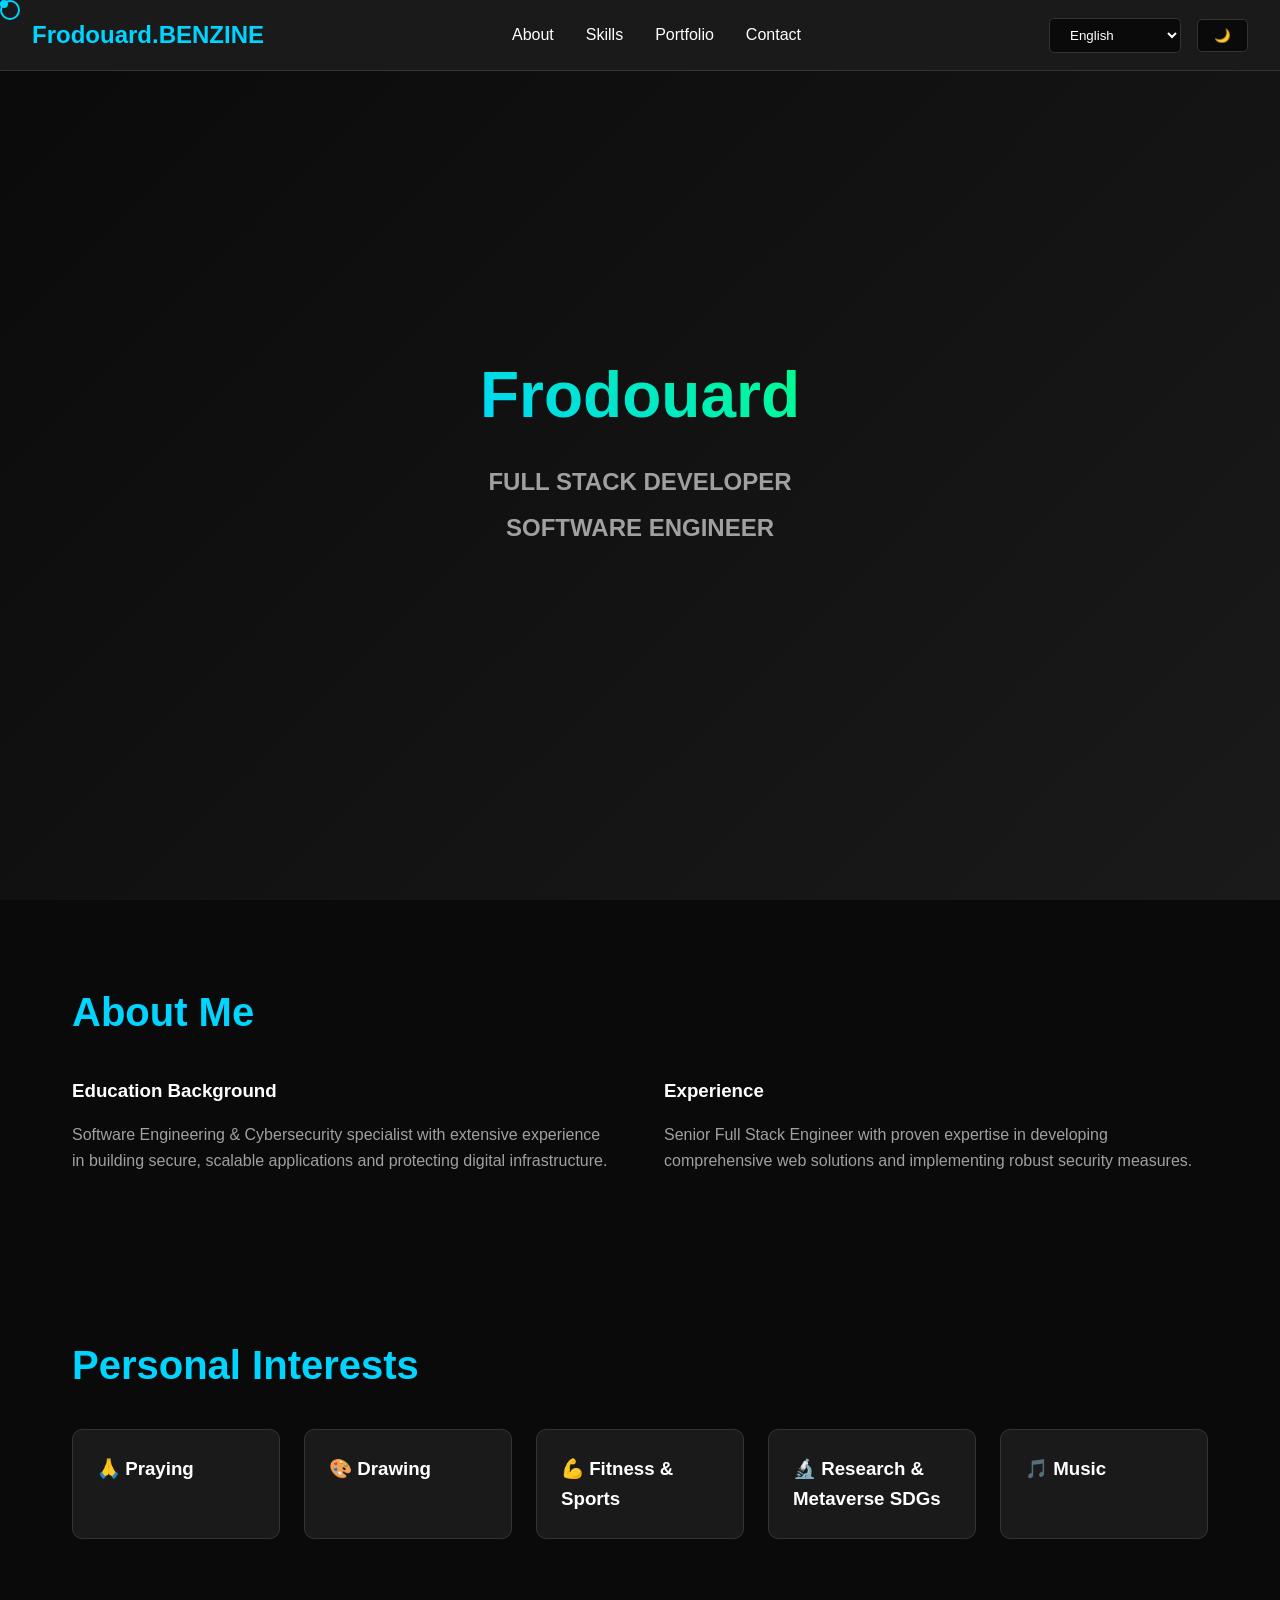
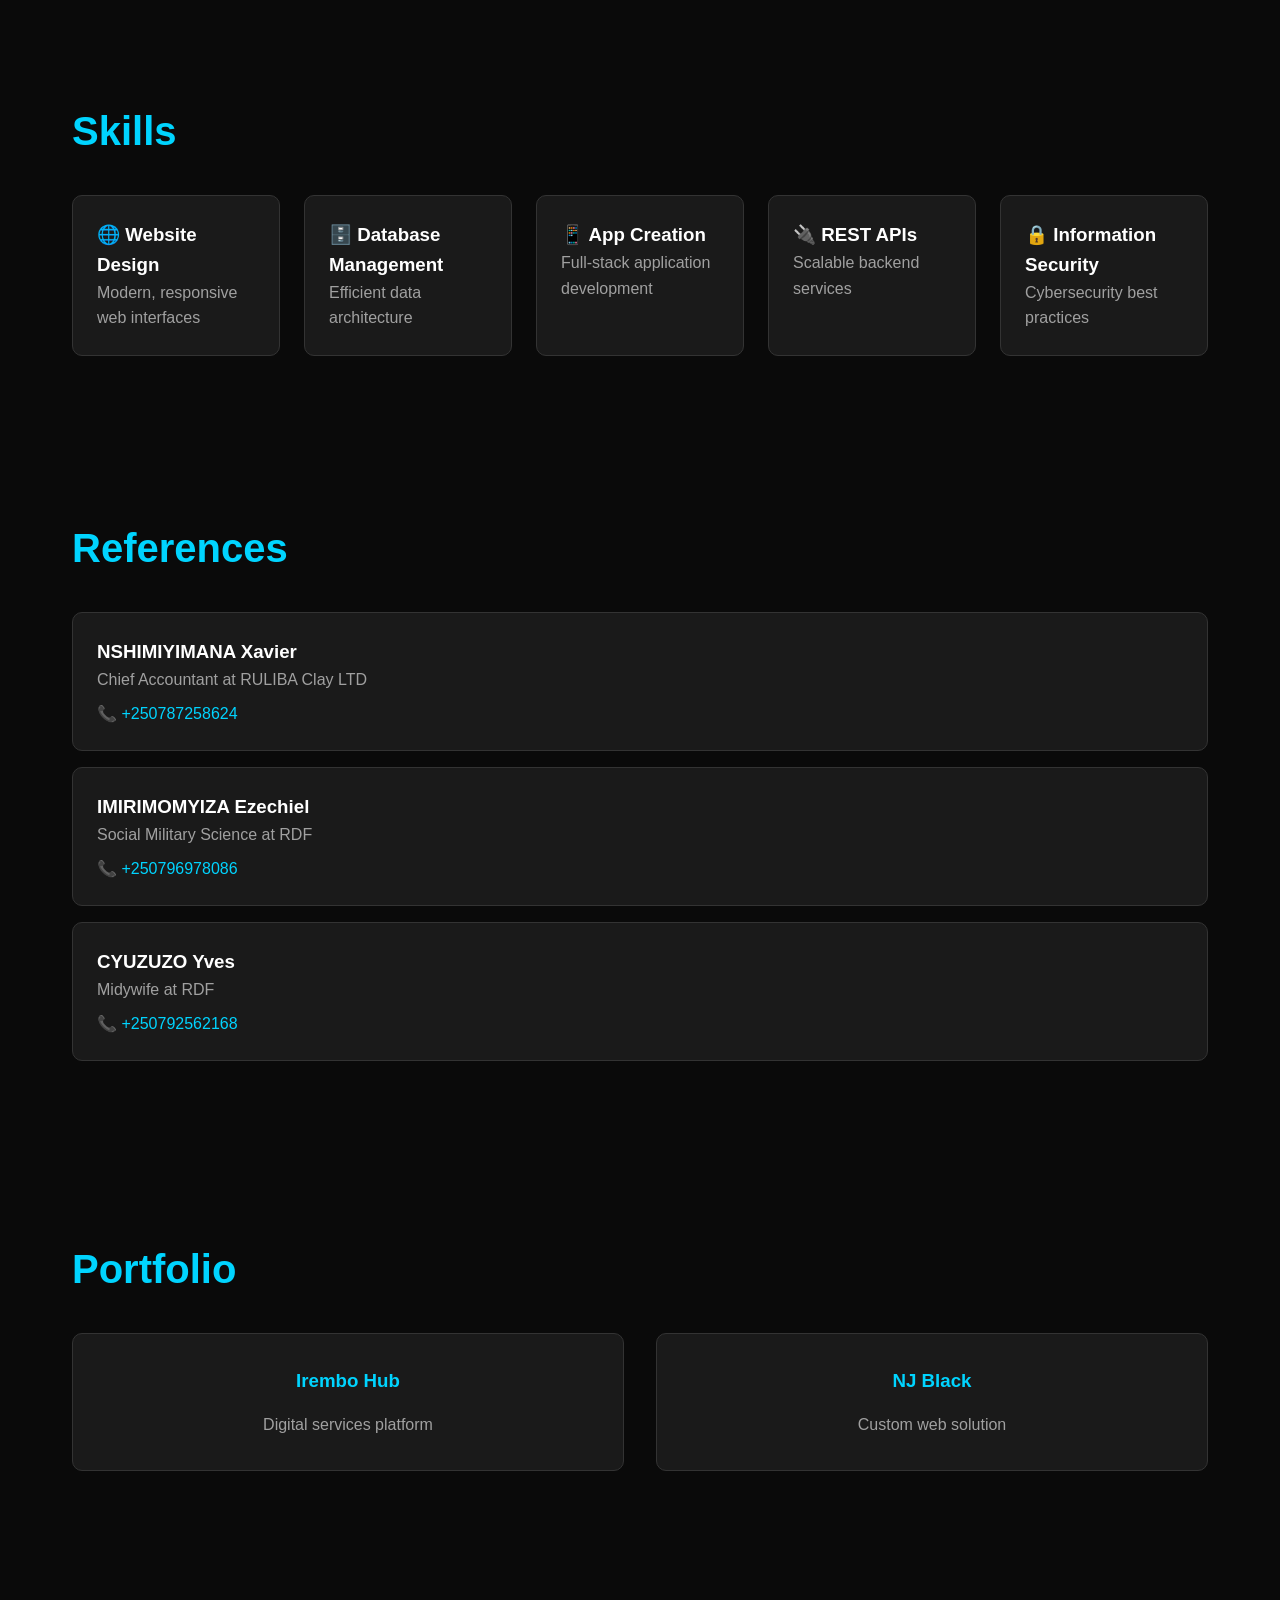
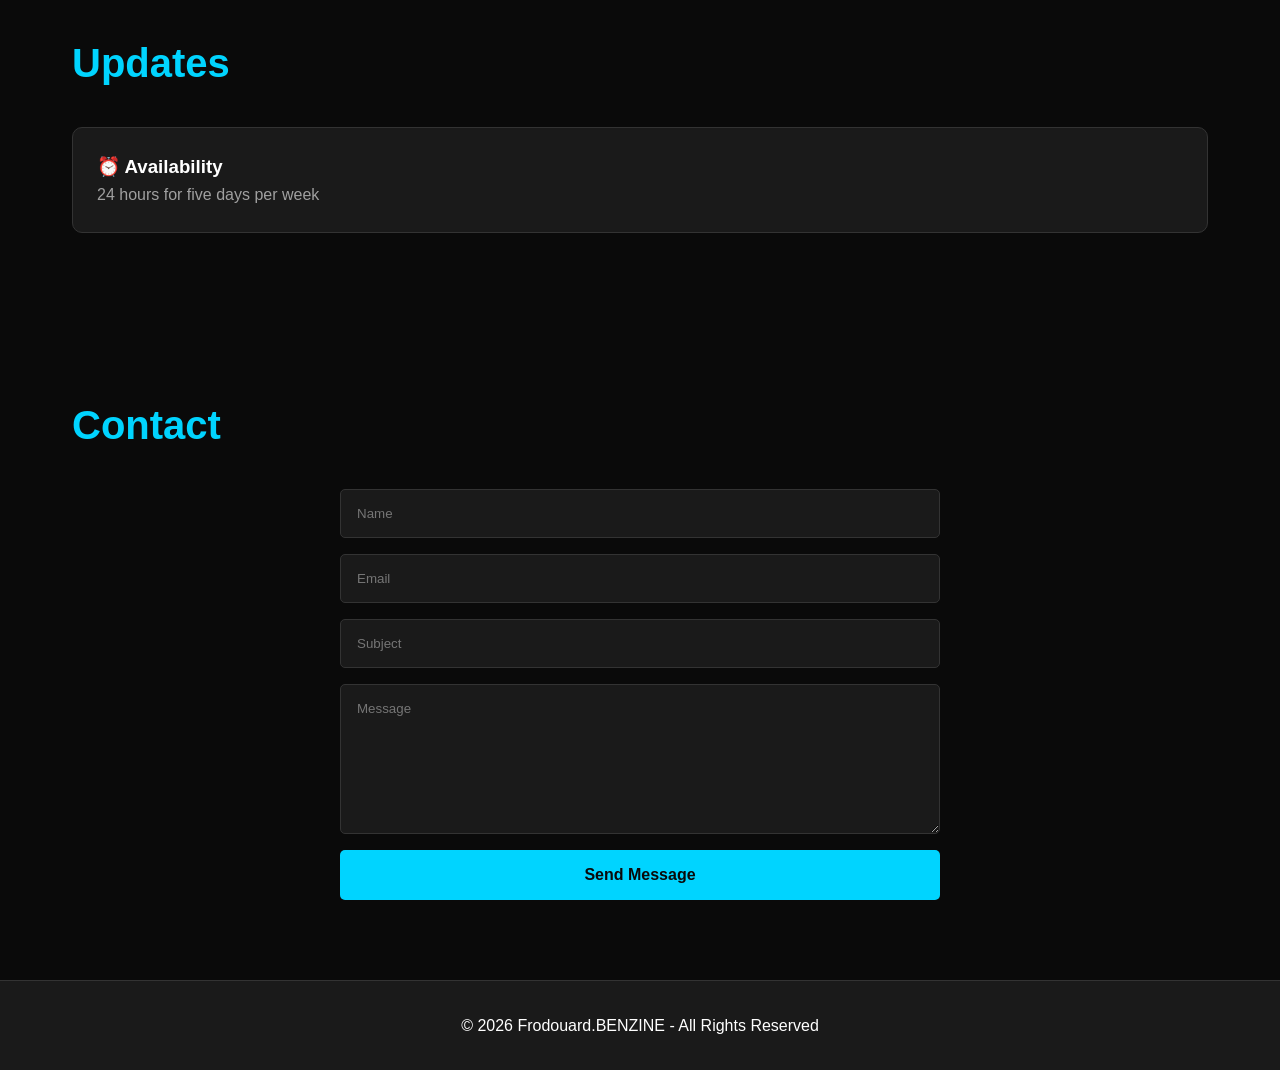
==== index.html @ bb844399 "i have changed the index html" ====
<!DOCTYPE html>
<html lang="en">
<head>
    <meta charset="UTF-8">
    <meta name="viewport" content="width=device-width, initial-scale=1.0">
    <title>Frodouard - Full Stack Developer</title>
    <style>
        * {
            margin: 0;
            padding: 0;
            box-sizing: border-box;
        }

        :root {
            --bg-primary: #0a0a0a;
            --bg-secondary: #1a1a1a;
            --text-primary: #ffffff;
            --text-secondary: #a0a0a0;
            --accent: #00d4ff;
            --accent-glow: rgba(0, 212, 255, 0.3);
            --border: #333;
        }

        [data-theme="light"] {
            --bg-primary: #ffffff;
            --bg-secondary: #f5f5f5;
            --text-primary: #0a0a0a;
            --text-secondary: #666666;
            --accent: #0099cc;
            --accent-glow: rgba(0, 153, 204, 0.2);
            --border: #e0e0e0;
        }

        body {
            font-family: 'Segoe UI', Tahoma, Geneva, Verdana, sans-serif;
            background: var(--bg-primary);
            color: var(--text-primary);
            line-height: 1.6;
            cursor: none;
            transition: background 0.3s ease, color 0.3s ease;
        }

        .cursor {
            width: 20px;
            height: 20px;
            border: 2px solid var(--accent);
            border-radius: 50%;
            position: fixed;
            pointer-events: none;
            z-index: 9999;
            transition: transform 0.15s ease;
        }

        .cursor-follower {
            width: 8px;
            height: 8px;
            background: var(--accent);
            border-radius: 50%;
            position: fixed;
            pointer-events: none;
            z-index: 9999;
            transition: transform 0.3s ease;
        }

        nav {
            position: fixed;
            top: 0;
            width: 100%;
            background: var(--bg-secondary);
            padding: 1rem 2rem;
            display: flex;
            justify-content: space-between;
            align-items: center;
            z-index: 1000;
            border-bottom: 1px solid var(--border);
        }

        .logo {
            font-size: 1.5rem;
            font-weight: bold;
            color: var(--accent);
        }

        .nav-links {
            display: flex;
            gap: 2rem;
            align-items: center;
        }

        .nav-links a {
            color: var(--text-primary);
            text-decoration: none;
            transition: color 0.3s;
        }

        .nav-links a:hover {
            color: var(--accent);
        }

        .controls {
            display: flex;
            gap: 1rem;
            align-items: center;
        }

        select, button {
            background: var(--bg-primary);
            color: var(--text-primary);
            border: 1px solid var(--border);
            padding: 0.5rem 1rem;
            border-radius: 5px;
            cursor: none;
        }

        button:hover {
            background: var(--accent);
            color: var(--bg-primary);
        }

        .hero {
            height: 100vh;
            display: flex;
            flex-direction: column;
            justify-content: center;
            align-items: center;
            text-align: center;
            padding: 2rem;
            background: linear-gradient(135deg, var(--bg-primary) 0%, var(--bg-secondary) 100%);
        }

        .hero h1 {
            font-size: 4rem;
            margin-bottom: 1rem;
            background: linear-gradient(45deg, var(--accent), #00ff88);
            -webkit-background-clip: text;
            -webkit-text-fill-color: transparent;
            background-clip: text;
        }

        .hero h2 {
            font-size: 1.5rem;
            color: var(--text-secondary);
            margin-bottom: 0.5rem;
        }

        section {
            padding: 5rem 2rem;
            max-width: 1200px;
            margin: 0 auto;
        }

        h2 {
            font-size: 2.5rem;
            margin-bottom: 2rem;
            color: var(--accent);
        }

        .about-content {
            display: grid;
            grid-template-columns: 1fr 1fr;
            gap: 3rem;
        }

        .interests, .skills {
            display: grid;
            grid-template-columns: repeat(auto-fit, minmax(200px, 1fr));
            gap: 1.5rem;
        }

        .card {
            background: var(--bg-secondary);
            padding: 1.5rem;
            border-radius: 10px;
            border: 1px solid var(--border);
            transition: transform 0.3s, box-shadow 0.3s;
        }

        .card:hover {
            transform: translateY(-5px);
            box-shadow: 0 10px 30px var(--accent-glow);
        }

        .references .card {
            margin-bottom: 1rem;
        }

        .portfolio-grid {
            display: grid;
            grid-template-columns: repeat(auto-fit, minmax(300px, 1fr));
            gap: 2rem;
        }

        .portfolio-item {
            background: var(--bg-secondary);
            padding: 2rem;
            border-radius: 10px;
            border: 1px solid var(--border);
            text-align: center;
        }

        .portfolio-item h3 {
            color: var(--accent);
            margin-bottom: 1rem;
        }

        form {
            display: grid;
            gap: 1rem;
            max-width: 600px;
            margin: 0 auto;
        }

        input, textarea {
            background: var(--bg-secondary);
            color: var(--text-primary);
            border: 1px solid var(--border);
            padding: 1rem;
            border-radius: 5px;
            font-family: inherit;
        }

        textarea {
            resize: vertical;
            min-height: 150px;
        }

        .submit-btn {
            background: var(--accent);
            color: var(--bg-primary);
            padding: 1rem 2rem;
            border: none;
            border-radius: 5px;
            font-size: 1rem;
            font-weight: bold;
            cursor: none;
            transition: opacity 0.3s;
        }

        .submit-btn:hover {
            opacity: 0.8;
        }

        footer {
            background: var(--bg-secondary);
            padding: 2rem;
            text-align: center;
            border-top: 1px solid var(--border);
        }

        @media (max-width: 768px) {
            .hero h1 {
                font-size: 2.5rem;
            }
            .about-content {
                grid-template-columns: 1fr;
            }
            .nav-links {
                display: none;
            }
        }
    </style>
</head>
<body>
    <div class="cursor"></div>
    <div class="cursor-follower"></div>

    <nav>
        <div class="logo">Frodouard.BENZINE</div>
        <div class="nav-links">
            <a href="#about">About</a>
            <a href="#skills">Skills</a>
            <a href="#portfolio">Portfolio</a>
            <a href="#contact">Contact</a>
        </div>
        <div class="controls">
            <select id="language">
                <option value="en">English</option>
                <option value="fr">Français</option>
                <option value="rw">Kinyarwanda</option>
            </select>
            <button id="themeToggle">🌙</button>
        </div>
    </nav>

    <div class="hero">
        <h1>Frodouard</h1>
        <h2>FULL STACK DEVELOPER</h2>
        <h2>SOFTWARE ENGINEER</h2>
    </div>

    <section id="about">
        <h2>About Me</h2>
        <div class="about-content">
            <div>
                <h3>Education Background</h3>
                <p style="color: var(--text-secondary); margin-top: 1rem;">
                    Software Engineering & Cybersecurity specialist with extensive experience in building secure, scalable applications and protecting digital infrastructure.
                </p>
            </div>
            <div>
                <h3>Experience</h3>
                <p style="color: var(--text-secondary); margin-top: 1rem;">
                    Senior Full Stack Engineer with proven expertise in developing comprehensive web solutions and implementing robust security measures.
                </p>
            </div>
        </div>
    </section>

    <section id="interests">
        <h2>Personal Interests</h2>
        <div class="interests">
            <div class="card">
                <h3>🙏 Praying</h3>
            </div>
            <div class="card">
                <h3>🎨 Drawing</h3>
            </div>
            <div class="card">
                <h3>💪 Fitness & Sports</h3>
            </div>
            <div class="card">
                <h3>🔬 Research & Metaverse SDGs</h3>
            </div>
            <div class="card">
                <h3>🎵 Music</h3>
            </div>
        </div>
    </section>

    <section id="skills">
        <h2>Skills</h2>
        <div class="skills">
            <div class="card">
                <h3>🌐 Website Design</h3>
                <p style="color: var(--text-secondary);">Modern, responsive web interfaces</p>
            </div>
            <div class="card">
                <h3>🗄️ Database Management</h3>
                <p style="color: var(--text-secondary);">Efficient data architecture</p>
            </div>
            <div class="card">
                <h3>📱 App Creation</h3>
                <p style="color: var(--text-secondary);">Full-stack application development</p>
            </div>
            <div class="card">
                <h3>🔌 REST APIs</h3>
                <p style="color: var(--text-secondary);">Scalable backend services</p>
            </div>
            <div class="card">
                <h3>🔒 Information Security</h3>
                <p style="color: var(--text-secondary);">Cybersecurity best practices</p>
            </div>
        </div>
    </section>

    <section id="references">
        <h2>References</h2>
        <div class="references">
            <div class="card">
                <h3>NSHIMIYIMANA Xavier</h3>
                <p style="color: var(--text-secondary);">Chief Accountant at RULIBA Clay LTD</p>
                <p style="color: var(--accent); margin-top: 0.5rem;">📞 +250787258624</p>
            </div>
            <div class="card">
                <h3>IMIRIMOMYIZA Ezechiel</h3>
                <p style="color: var(--text-secondary);">Social Military Science at RDF</p>
                <p style="color: var(--accent); margin-top: 0.5rem;">📞 +250796978086</p>
            </div>
            <div class="card">
                <h3>CYUZUZO Yves</h3>
                <p style="color: var(--text-secondary);">Midywife at RDF</p>
                <p style="color: var(--accent); margin-top: 0.5rem;">📞 +250792562168</p>
            </div>
        </div>
    </section>

    <section id="portfolio">
        <h2>Portfolio</h2>
        <div class="portfolio-grid">
            <div class="portfolio-item">
                <h3>Irembo Hub</h3>
                <p style="color: var(--text-secondary);">Digital services platform</p>
            </div>
            <div class="portfolio-item">
                <h3>NJ Black</h3>
                <p style="color: var(--text-secondary);">Custom web solution</p>
            </div>
        </div>
    </section>

    <section id="updates">
        <h2>Updates</h2>
        <div class="card">
            <h3>⏰ Availability</h3>
            <p style="color: var(--text-secondary);">24 hours for five days per week</p>
        </div>
    </section>

    <section id="contact">
        <h2>Contact</h2>
        <form id="contactForm">
            <input type="text" placeholder="Name" required>
            <input type="email" placeholder="Email" required>
            <input type="text" placeholder="Subject" required>
            <textarea placeholder="Message" required></textarea>
            <button type="submit" class="submit-btn">Send Message</button>
        </form>
    </section>

    <footer>
        <p>&copy; 2026 Frodouard.BENZINE - All Rights Reserved</p>
    </footer>

    <script>
        // Magic Cursor
        const cursor = document.querySelector('.cursor');
        const follower = document.querySelector('.cursor-follower');

        document.addEventListener('mousemove', (e) => {
            cursor.style.left = e.clientX + 'px';
            cursor.style.top = e.clientY + 'px';
            
            setTimeout(() => {
                follower.style.left = e.clientX + 'px';
                follower.style.top = e.clientY + 'px';
            }, 100);
        });

        // Theme Toggle
        const themeToggle = document.getElementById('themeToggle');
        themeToggle.addEventListener('click', () => {
            const currentTheme = document.documentElement.getAttribute('data-theme');
            const newTheme = currentTheme === 'light' ? 'dark' : 'light';
            document.documentElement.setAttribute('data-theme', newTheme === 'dark' ? null : 'light');
            themeToggle.textContent = newTheme === 'light' ? '🌙' : '☀️';
        });

        // Form Submission
        document.getElementById('contactForm').addEventListener('submit', (e) => {
            e.preventDefault();
            alert('Message sent! Thank you for contacting me.');
            e.target.reset();
        });

        // Smooth Scrolling
        document.querySelectorAll('a[href^="#"]').forEach(anchor => {
            anchor.addEventListener('click', function (e) {
                e.preventDefault();
                document.querySelector(this.getAttribute('href')).scrollIntoView({
                    behavior: 'smooth'
                });
            });
        });
    </script>
</body>
</html>
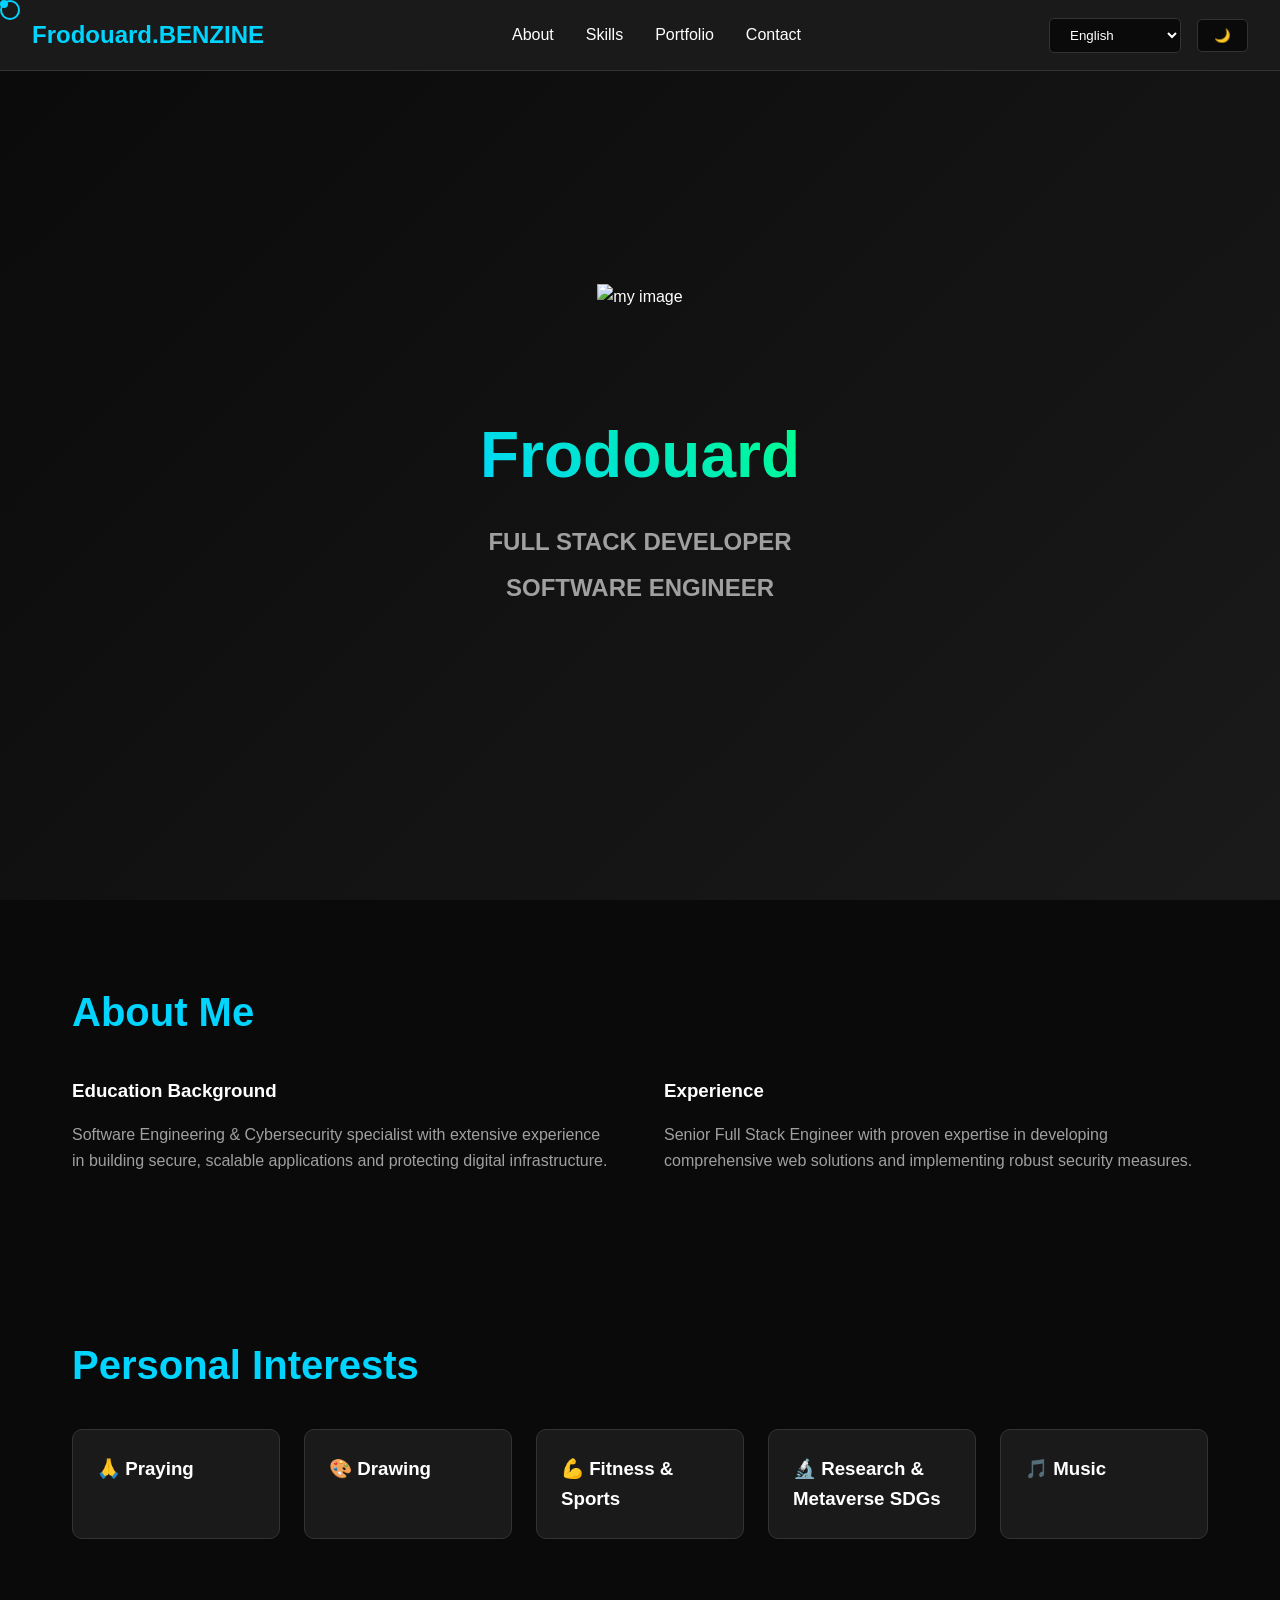
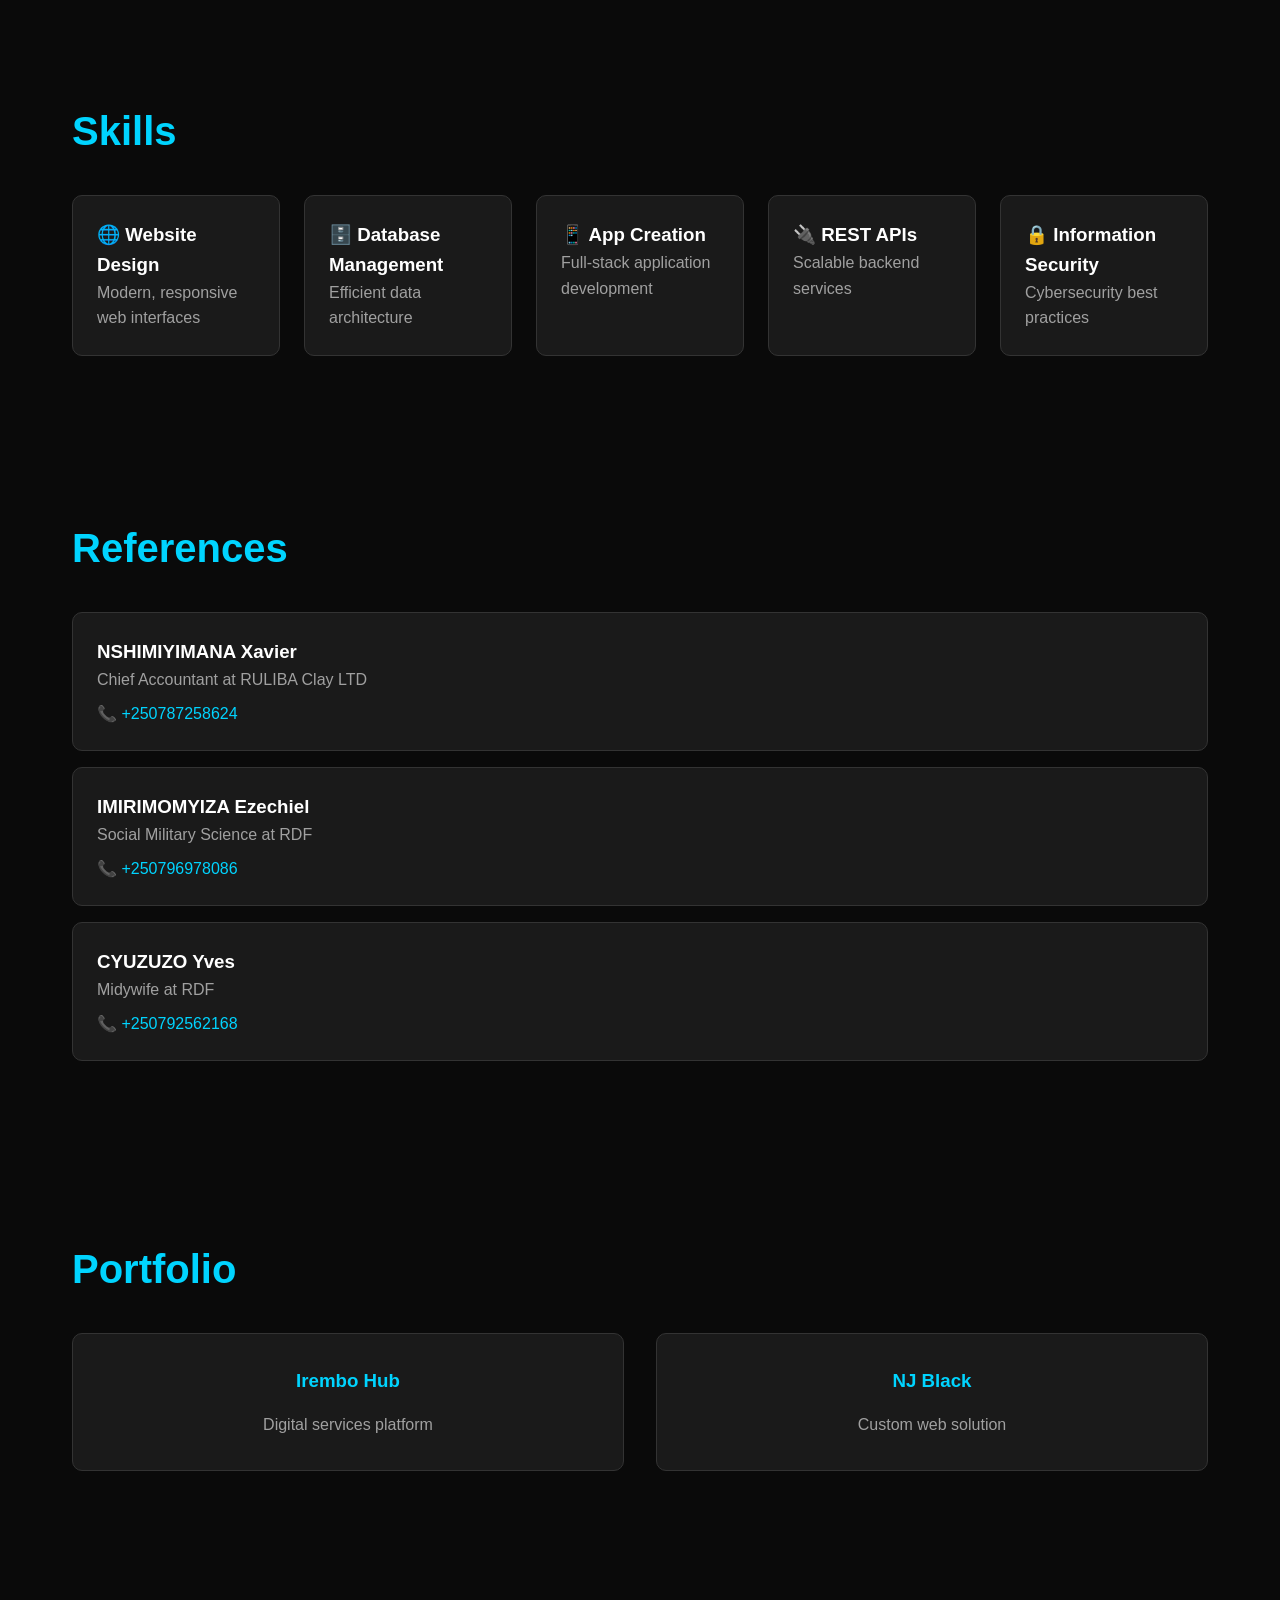
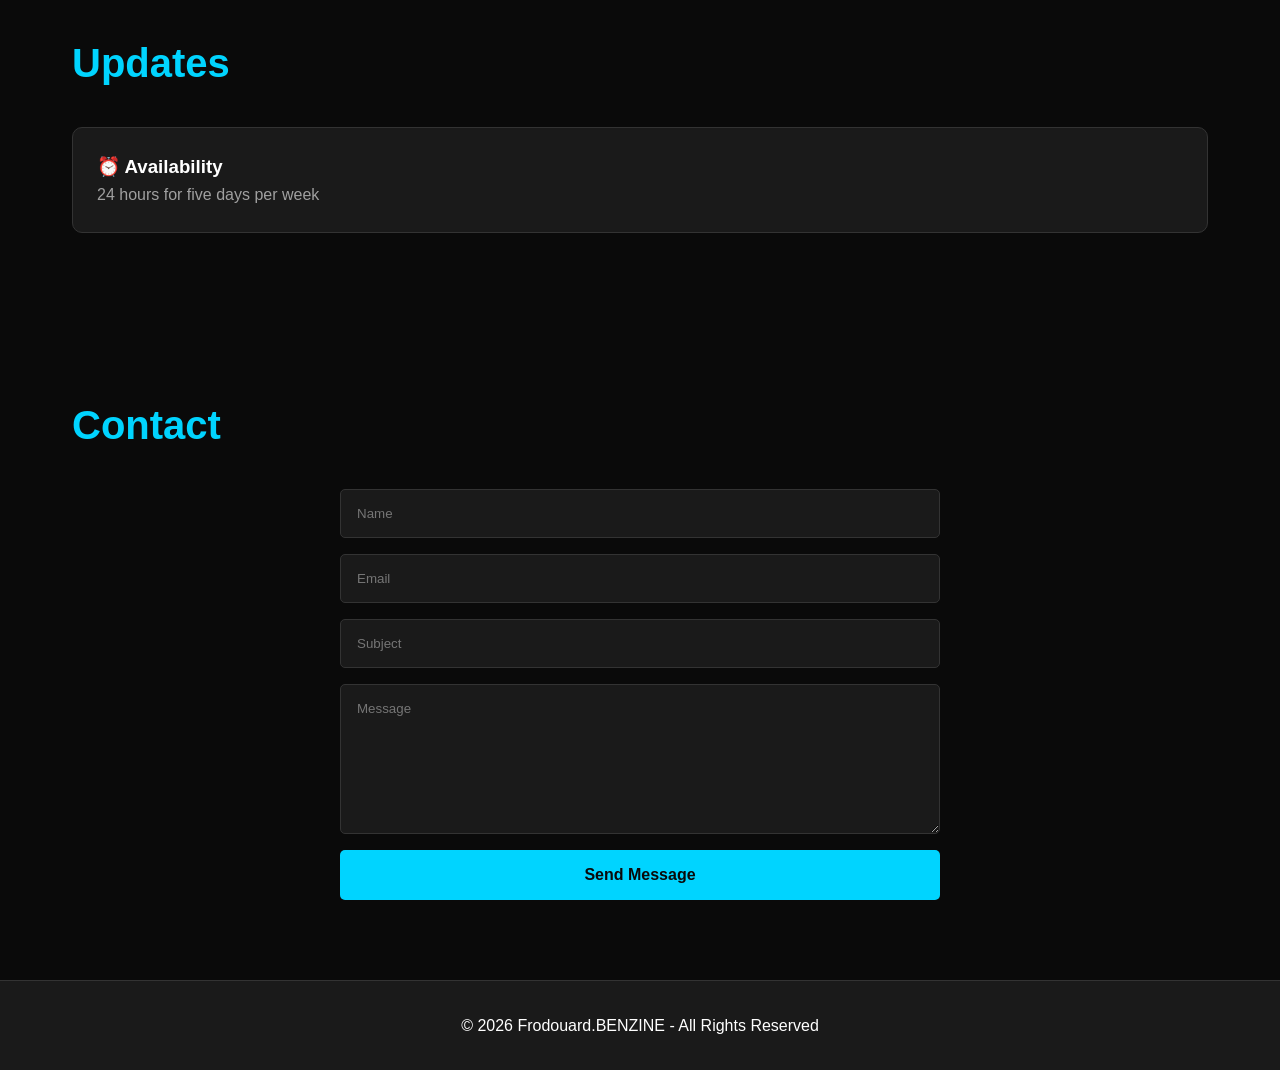
==== commit dc81fcf6: "Add image to hero section in index.html" ====
--- a/index.html
+++ b/index.html
@@ -283,6 +283,7 @@
     </nav>
 
     <div class="hero">
+        <img src="C:\Users\XAVIER\Pictures\hageni.jpeg" alt="my image" height="120" weight="120">
         <h1>Frodouard</h1>
         <h2>FULL STACK DEVELOPER</h2>
         <h2>SOFTWARE ENGINEER</h2>
@@ -453,4 +454,4 @@
         });
     </script>
 </body>
-</html>+</html>
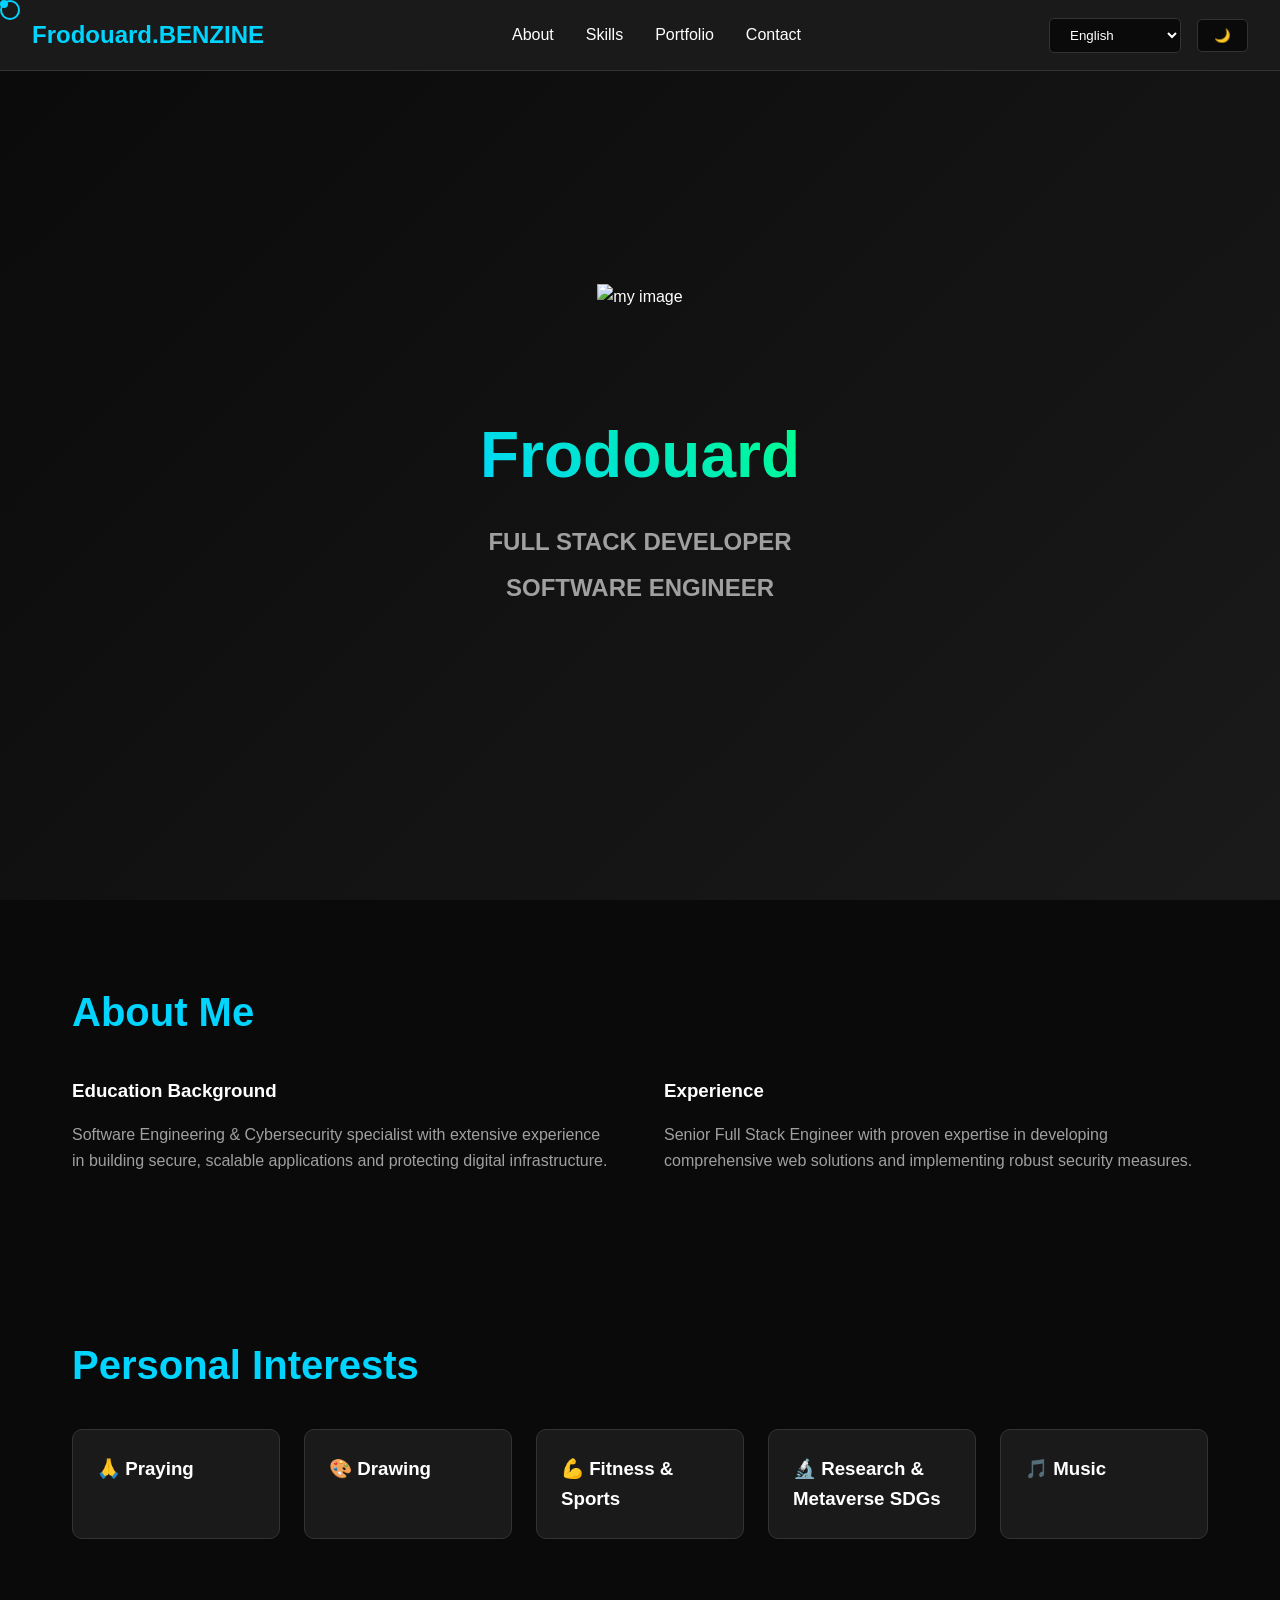
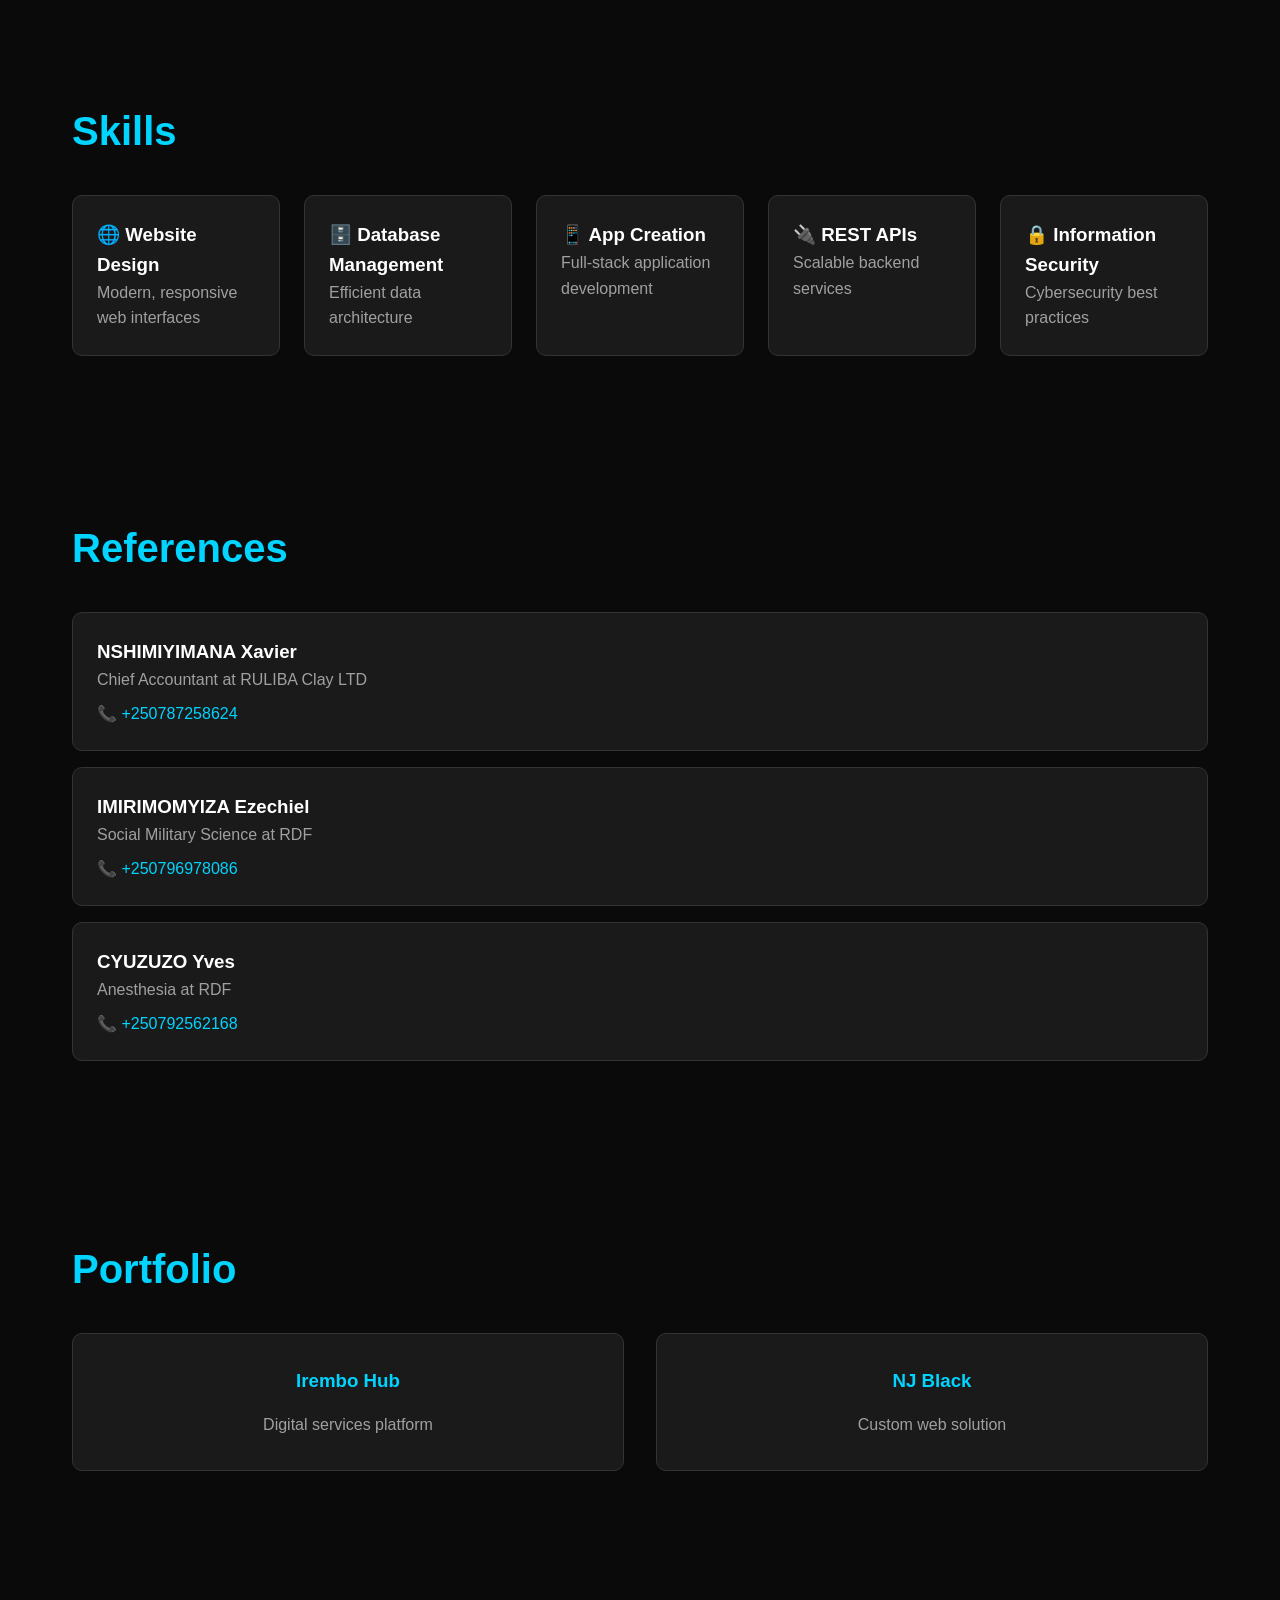
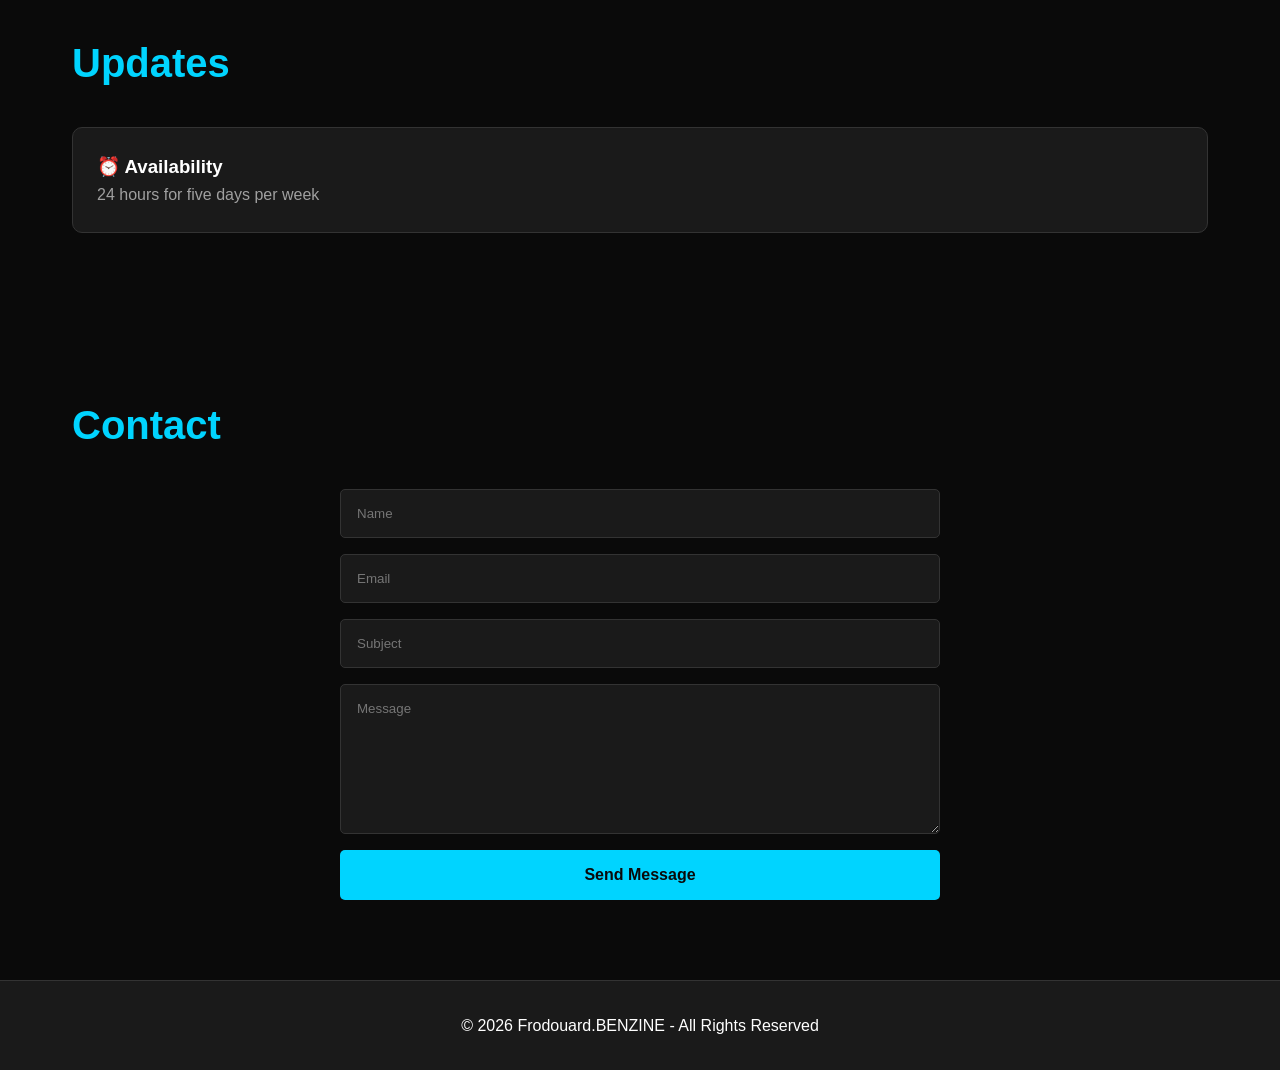
==== commit 49e638fe: "Update job title for CYUZUZO Yves" ====
--- a/index.html
+++ b/index.html
@@ -283,7 +283,7 @@
     </nav>
 
     <div class="hero">
-        <img src="C:\Users\XAVIER\Pictures\hageni.jpeg" alt="my image" height="120" weight="120">
+        <img src="C:\Users\XAVIER\Pictures\hageni.jpeg" alt="my image" height="120" weight="100">
         <h1>Frodouard</h1>
         <h2>FULL STACK DEVELOPER</h2>
         <h2>SOFTWARE ENGINEER</h2>
@@ -369,7 +369,7 @@
             </div>
             <div class="card">
                 <h3>CYUZUZO Yves</h3>
-                <p style="color: var(--text-secondary);">Midywife at RDF</p>
+                <p style="color: var(--text-secondary);">Anesthesia at RDF</p>
                 <p style="color: var(--accent); margin-top: 0.5rem;">📞 +250792562168</p>
             </div>
         </div>
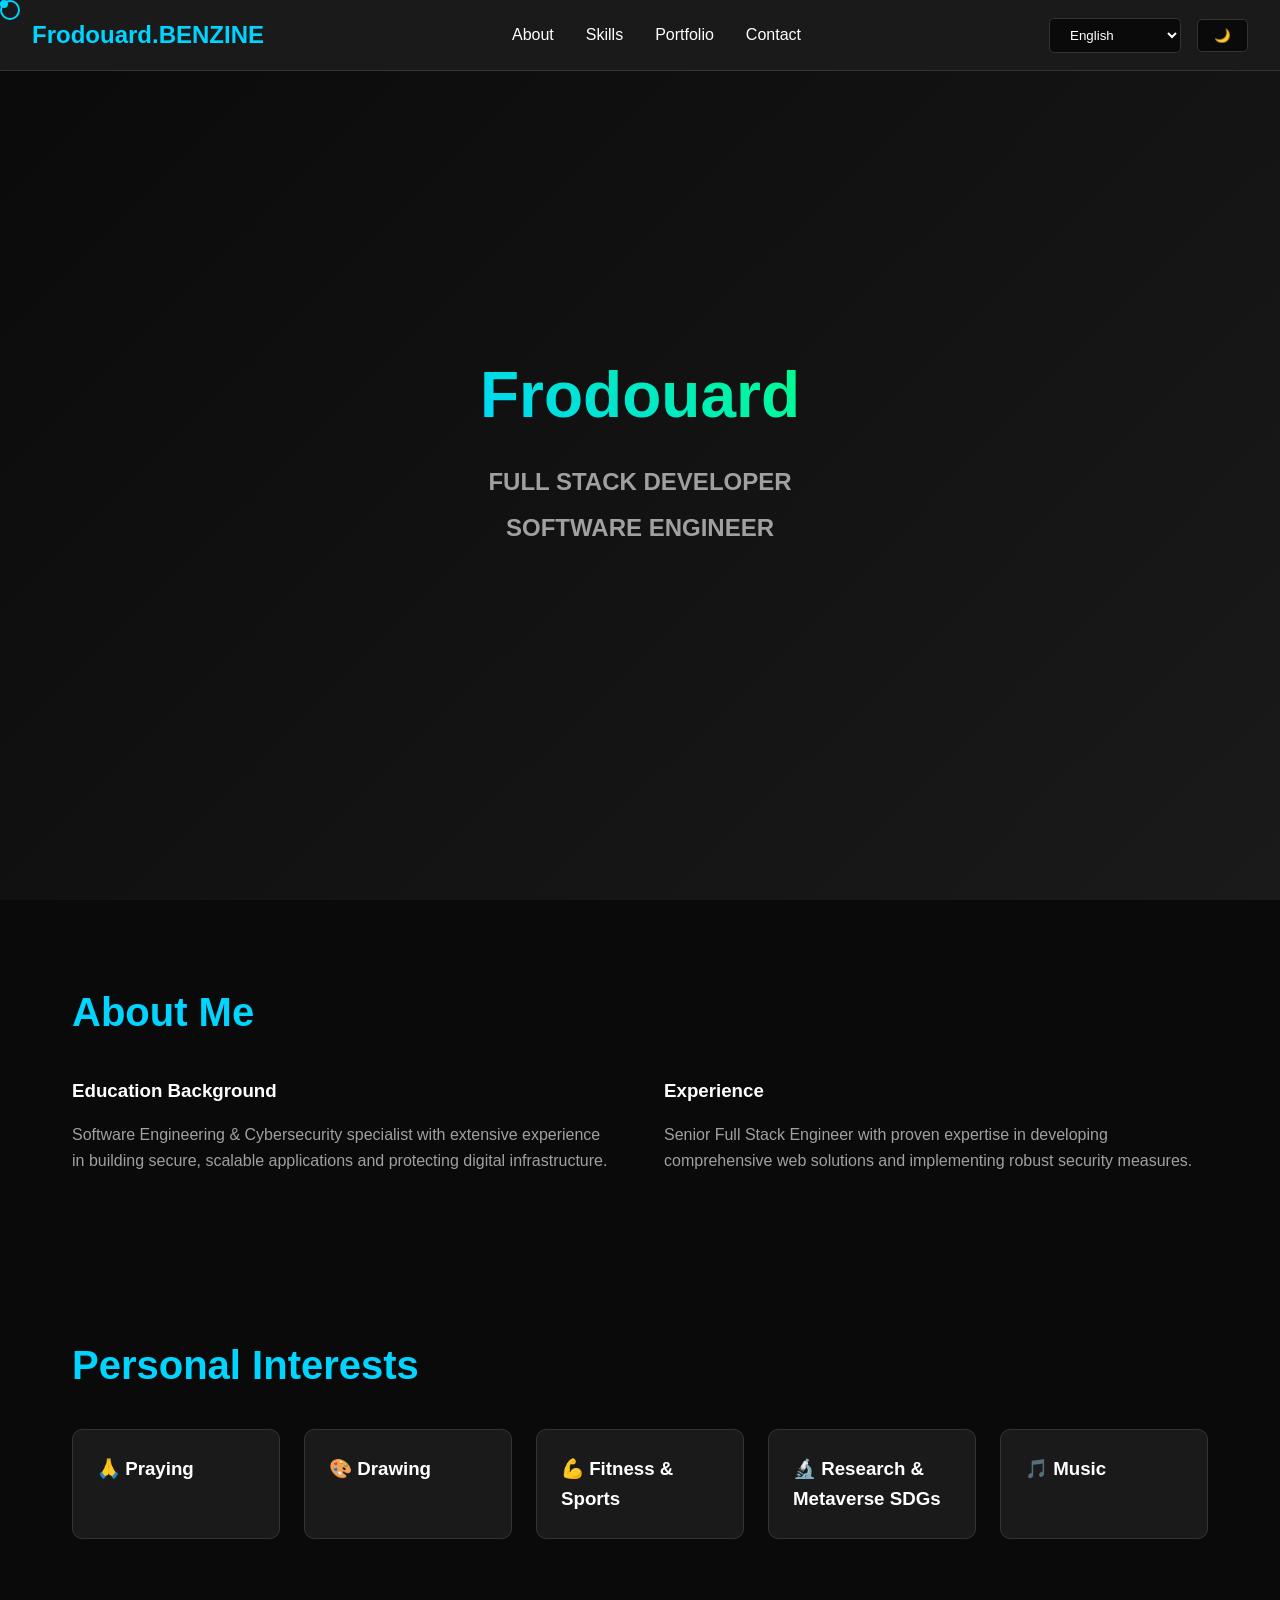
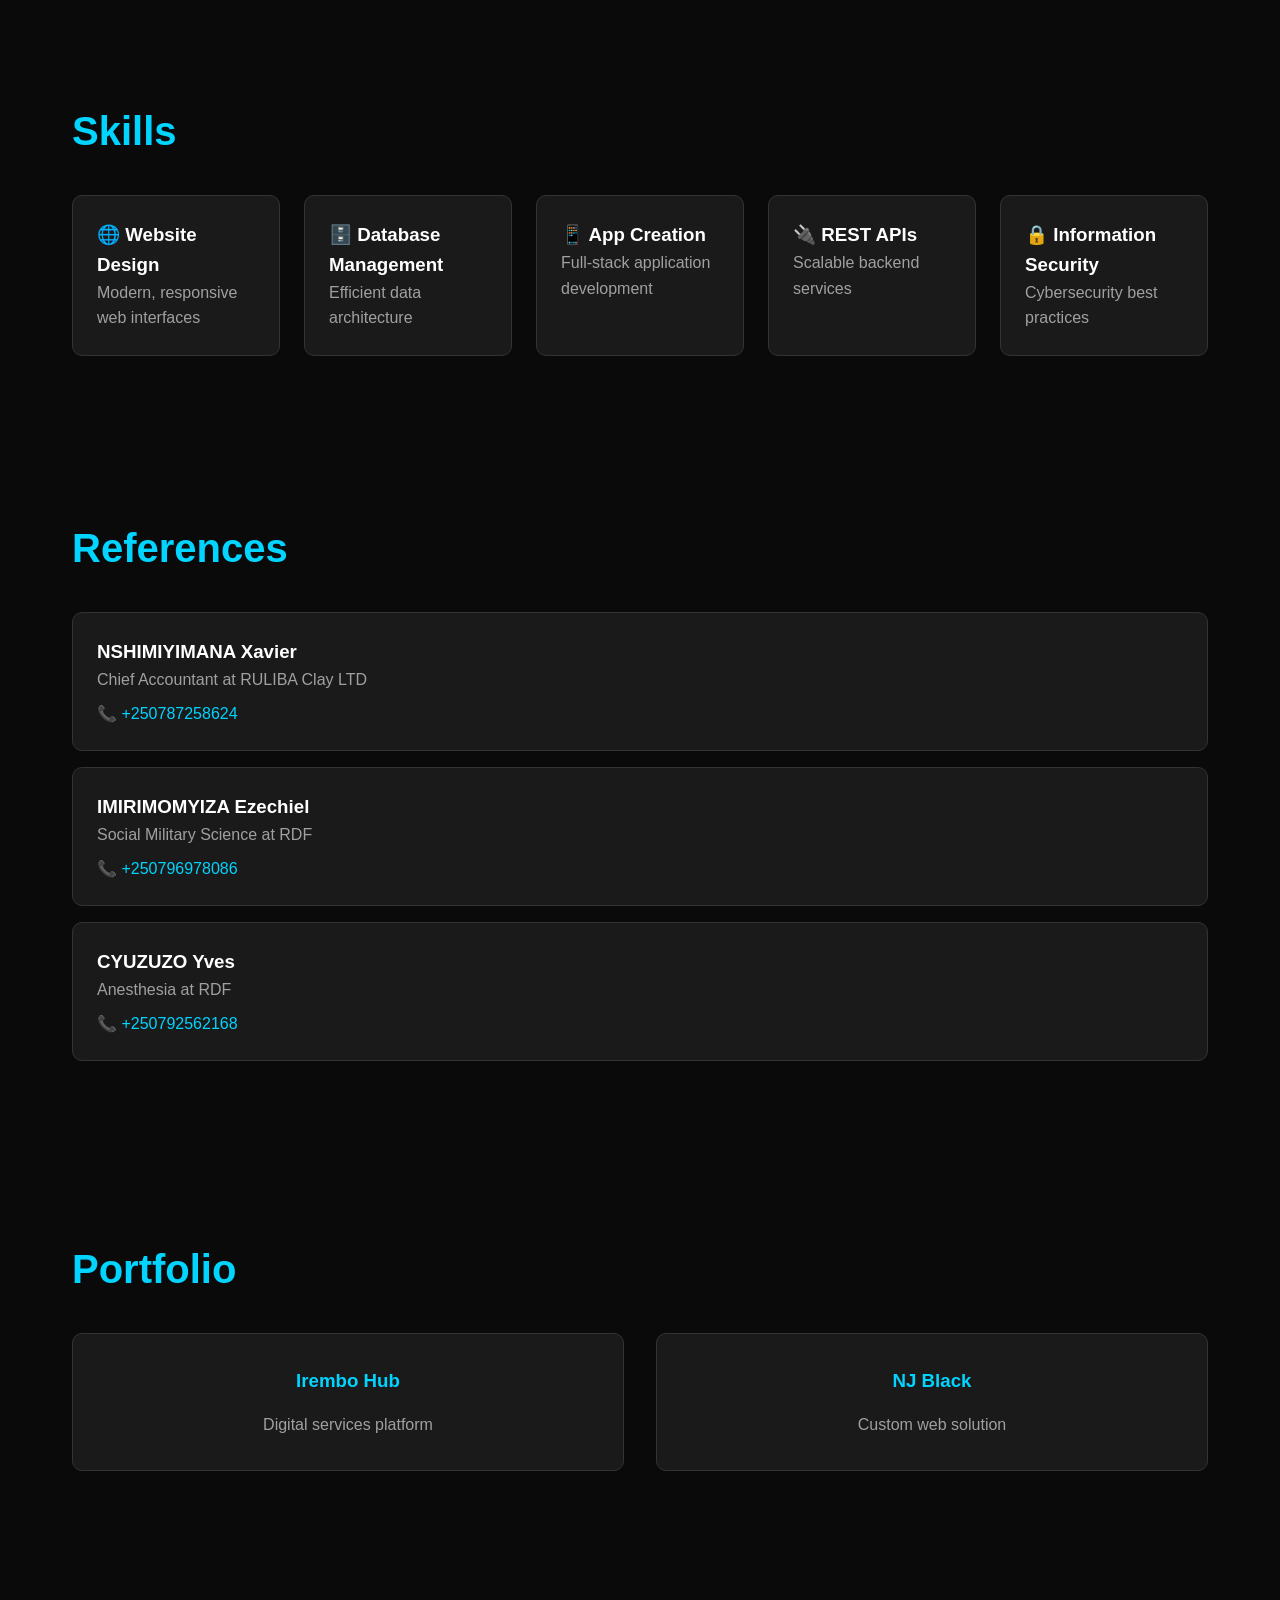
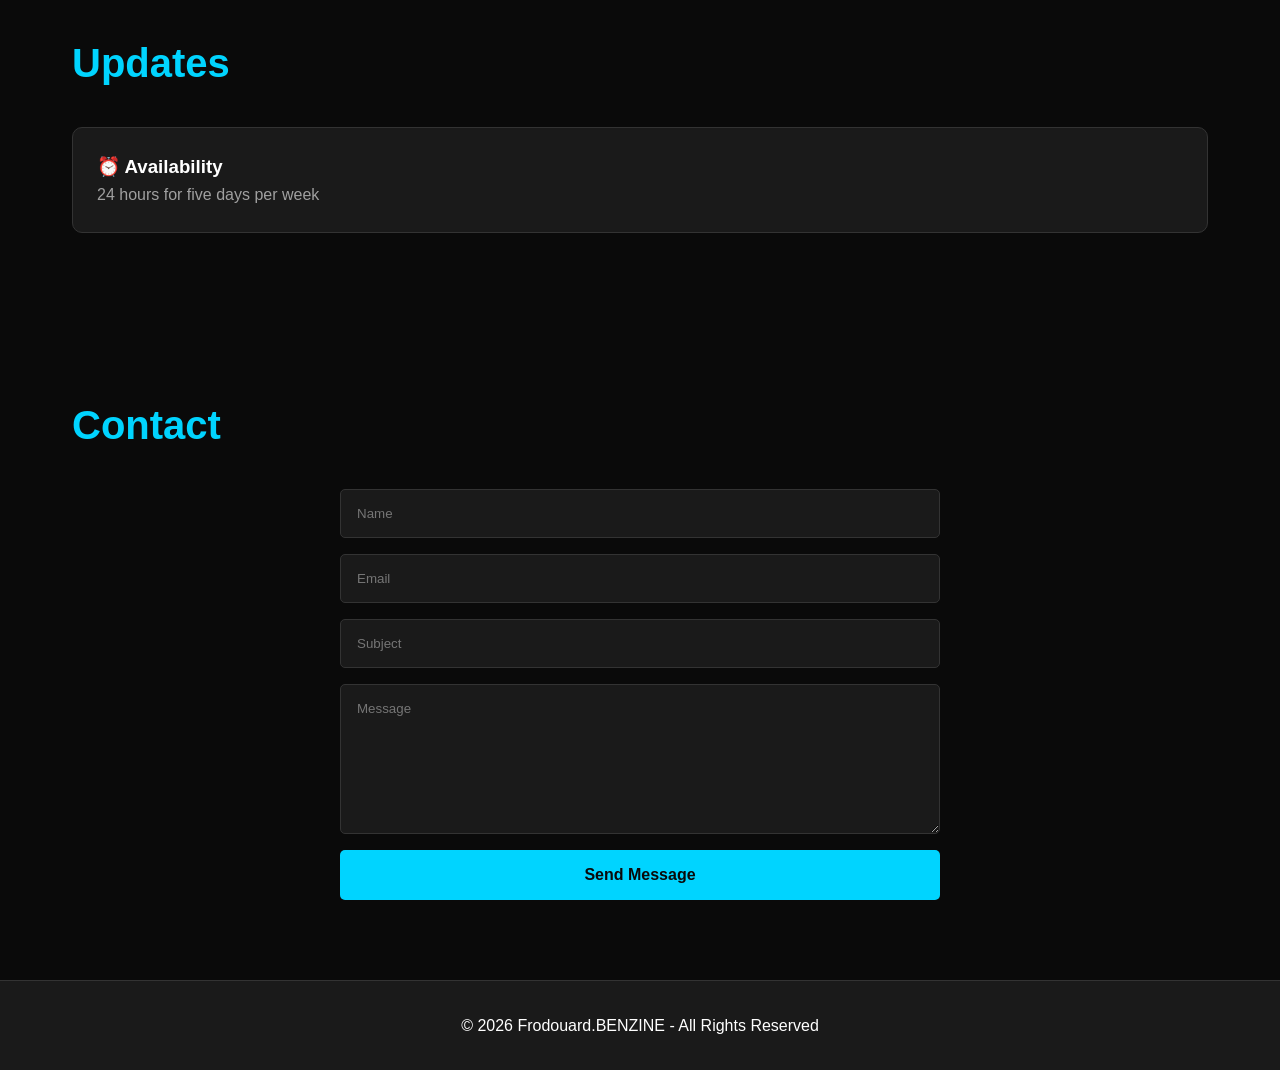
==== commit ae5d40c7: "Update index.html" ====
--- a/index.html
+++ b/index.html
@@ -283,7 +283,7 @@
     </nav>
 
     <div class="hero">
-        <img src="C:\Users\XAVIER\Pictures\hageni.jpeg" alt="my image" height="120" weight="100">
+        
         <h1>Frodouard</h1>
         <h2>FULL STACK DEVELOPER</h2>
         <h2>SOFTWARE ENGINEER</h2>
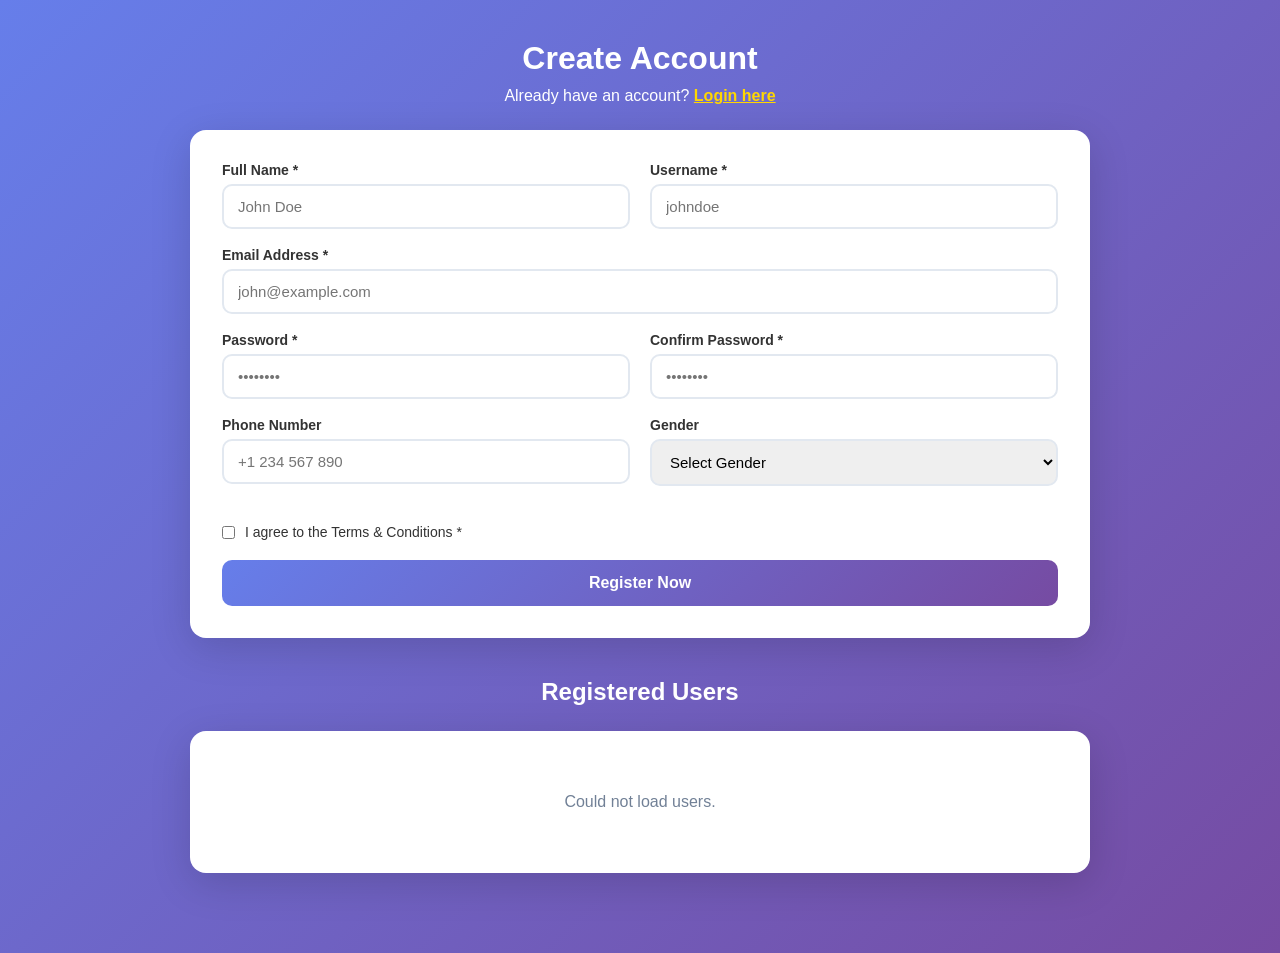
==== commit 5b49b526: "Add files via upload" ====
--- a/index.html
+++ b/index.html
@@ -1,457 +1,316 @@
-<!DOCTYPE html>
-<html lang="en">
-<head>
-    <meta charset="UTF-8">
-    <meta name="viewport" content="width=device-width, initial-scale=1.0">
-    <title>Frodouard - Full Stack Developer</title>
-    <style>
-        * {
-            margin: 0;
-            padding: 0;
-            box-sizing: border-box;
-        }
-
-        :root {
-            --bg-primary: #0a0a0a;
-            --bg-secondary: #1a1a1a;
-            --text-primary: #ffffff;
-            --text-secondary: #a0a0a0;
-            --accent: #00d4ff;
-            --accent-glow: rgba(0, 212, 255, 0.3);
-            --border: #333;
-        }
-
-        [data-theme="light"] {
-            --bg-primary: #ffffff;
-            --bg-secondary: #f5f5f5;
-            --text-primary: #0a0a0a;
-            --text-secondary: #666666;
-            --accent: #0099cc;
-            --accent-glow: rgba(0, 153, 204, 0.2);
-            --border: #e0e0e0;
-        }
-
-        body {
-            font-family: 'Segoe UI', Tahoma, Geneva, Verdana, sans-serif;
-            background: var(--bg-primary);
-            color: var(--text-primary);
-            line-height: 1.6;
-            cursor: none;
-            transition: background 0.3s ease, color 0.3s ease;
-        }
-
-        .cursor {
-            width: 20px;
-            height: 20px;
-            border: 2px solid var(--accent);
-            border-radius: 50%;
-            position: fixed;
-            pointer-events: none;
-            z-index: 9999;
-            transition: transform 0.15s ease;
-        }
-
-        .cursor-follower {
-            width: 8px;
-            height: 8px;
-            background: var(--accent);
-            border-radius: 50%;
-            position: fixed;
-            pointer-events: none;
-            z-index: 9999;
-            transition: transform 0.3s ease;
-        }
-
-        nav {
-            position: fixed;
-            top: 0;
-            width: 100%;
-            background: var(--bg-secondary);
-            padding: 1rem 2rem;
-            display: flex;
-            justify-content: space-between;
-            align-items: center;
-            z-index: 1000;
-            border-bottom: 1px solid var(--border);
-        }
-
-        .logo {
-            font-size: 1.5rem;
-            font-weight: bold;
-            color: var(--accent);
-        }
-
-        .nav-links {
-            display: flex;
-            gap: 2rem;
-            align-items: center;
-        }
-
-        .nav-links a {
-            color: var(--text-primary);
-            text-decoration: none;
-            transition: color 0.3s;
-        }
-
-        .nav-links a:hover {
-            color: var(--accent);
-        }
-
-        .controls {
-            display: flex;
-            gap: 1rem;
-            align-items: center;
-        }
-
-        select, button {
-            background: var(--bg-primary);
-            color: var(--text-primary);
-            border: 1px solid var(--border);
-            padding: 0.5rem 1rem;
-            border-radius: 5px;
-            cursor: none;
-        }
-
-        button:hover {
-            background: var(--accent);
-            color: var(--bg-primary);
-        }
-
-        .hero {
-            height: 100vh;
-            display: flex;
-            flex-direction: column;
-            justify-content: center;
-            align-items: center;
-            text-align: center;
-            padding: 2rem;
-            background: linear-gradient(135deg, var(--bg-primary) 0%, var(--bg-secondary) 100%);
-        }
-
-        .hero h1 {
-            font-size: 4rem;
-            margin-bottom: 1rem;
-            background: linear-gradient(45deg, var(--accent), #00ff88);
-            -webkit-background-clip: text;
-            -webkit-text-fill-color: transparent;
-            background-clip: text;
-        }
-
-        .hero h2 {
-            font-size: 1.5rem;
-            color: var(--text-secondary);
-            margin-bottom: 0.5rem;
-        }
-
-        section {
-            padding: 5rem 2rem;
-            max-width: 1200px;
-            margin: 0 auto;
-        }
-
-        h2 {
-            font-size: 2.5rem;
-            margin-bottom: 2rem;
-            color: var(--accent);
-        }
-
-        .about-content {
-            display: grid;
-            grid-template-columns: 1fr 1fr;
-            gap: 3rem;
-        }
-
-        .interests, .skills {
-            display: grid;
-            grid-template-columns: repeat(auto-fit, minmax(200px, 1fr));
-            gap: 1.5rem;
-        }
-
-        .card {
-            background: var(--bg-secondary);
-            padding: 1.5rem;
-            border-radius: 10px;
-            border: 1px solid var(--border);
-            transition: transform 0.3s, box-shadow 0.3s;
-        }
-
-        .card:hover {
-            transform: translateY(-5px);
-            box-shadow: 0 10px 30px var(--accent-glow);
-        }
-
-        .references .card {
-            margin-bottom: 1rem;
-        }
-
-        .portfolio-grid {
-            display: grid;
-            grid-template-columns: repeat(auto-fit, minmax(300px, 1fr));
-            gap: 2rem;
-        }
-
-        .portfolio-item {
-            background: var(--bg-secondary);
-            padding: 2rem;
-            border-radius: 10px;
-            border: 1px solid var(--border);
-            text-align: center;
-        }
-
-        .portfolio-item h3 {
-            color: var(--accent);
-            margin-bottom: 1rem;
-        }
-
-        form {
-            display: grid;
-            gap: 1rem;
-            max-width: 600px;
-            margin: 0 auto;
-        }
-
-        input, textarea {
-            background: var(--bg-secondary);
-            color: var(--text-primary);
-            border: 1px solid var(--border);
-            padding: 1rem;
-            border-radius: 5px;
-            font-family: inherit;
-        }
-
-        textarea {
-            resize: vertical;
-            min-height: 150px;
-        }
-
-        .submit-btn {
-            background: var(--accent);
-            color: var(--bg-primary);
-            padding: 1rem 2rem;
-            border: none;
-            border-radius: 5px;
-            font-size: 1rem;
-            font-weight: bold;
-            cursor: none;
-            transition: opacity 0.3s;
-        }
-
-        .submit-btn:hover {
-            opacity: 0.8;
-        }
-
-        footer {
-            background: var(--bg-secondary);
-            padding: 2rem;
-            text-align: center;
-            border-top: 1px solid var(--border);
-        }
-
-        @media (max-width: 768px) {
-            .hero h1 {
-                font-size: 2.5rem;
-            }
-            .about-content {
-                grid-template-columns: 1fr;
-            }
-            .nav-links {
-                display: none;
-            }
-        }
-    </style>
-</head>
-<body>
-    <div class="cursor"></div>
-    <div class="cursor-follower"></div>
-
-    <nav>
-        <div class="logo">Frodouard.BENZINE</div>
-        <div class="nav-links">
-            <a href="#about">About</a>
-            <a href="#skills">Skills</a>
-            <a href="#portfolio">Portfolio</a>
-            <a href="#contact">Contact</a>
-        </div>
-        <div class="controls">
-            <select id="language">
-                <option value="en">English</option>
-                <option value="fr">Français</option>
-                <option value="rw">Kinyarwanda</option>
-            </select>
-            <button id="themeToggle">🌙</button>
-        </div>
-    </nav>
-
-    <div class="hero">
-        
-        <h1>Frodouard</h1>
-        <h2>FULL STACK DEVELOPER</h2>
-        <h2>SOFTWARE ENGINEER</h2>
-    </div>
-
-    <section id="about">
-        <h2>About Me</h2>
-        <div class="about-content">
-            <div>
-                <h3>Education Background</h3>
-                <p style="color: var(--text-secondary); margin-top: 1rem;">
-                    Software Engineering & Cybersecurity specialist with extensive experience in building secure, scalable applications and protecting digital infrastructure.
-                </p>
-            </div>
-            <div>
-                <h3>Experience</h3>
-                <p style="color: var(--text-secondary); margin-top: 1rem;">
-                    Senior Full Stack Engineer with proven expertise in developing comprehensive web solutions and implementing robust security measures.
-                </p>
-            </div>
-        </div>
-    </section>
-
-    <section id="interests">
-        <h2>Personal Interests</h2>
-        <div class="interests">
-            <div class="card">
-                <h3>🙏 Praying</h3>
-            </div>
-            <div class="card">
-                <h3>🎨 Drawing</h3>
-            </div>
-            <div class="card">
-                <h3>💪 Fitness & Sports</h3>
-            </div>
-            <div class="card">
-                <h3>🔬 Research & Metaverse SDGs</h3>
-            </div>
-            <div class="card">
-                <h3>🎵 Music</h3>
-            </div>
-        </div>
-    </section>
-
-    <section id="skills">
-        <h2>Skills</h2>
-        <div class="skills">
-            <div class="card">
-                <h3>🌐 Website Design</h3>
-                <p style="color: var(--text-secondary);">Modern, responsive web interfaces</p>
-            </div>
-            <div class="card">
-                <h3>🗄️ Database Management</h3>
-                <p style="color: var(--text-secondary);">Efficient data architecture</p>
-            </div>
-            <div class="card">
-                <h3>📱 App Creation</h3>
-                <p style="color: var(--text-secondary);">Full-stack application development</p>
-            </div>
-            <div class="card">
-                <h3>🔌 REST APIs</h3>
-                <p style="color: var(--text-secondary);">Scalable backend services</p>
-            </div>
-            <div class="card">
-                <h3>🔒 Information Security</h3>
-                <p style="color: var(--text-secondary);">Cybersecurity best practices</p>
-            </div>
-        </div>
-    </section>
-
-    <section id="references">
-        <h2>References</h2>
-        <div class="references">
-            <div class="card">
-                <h3>NSHIMIYIMANA Xavier</h3>
-                <p style="color: var(--text-secondary);">Chief Accountant at RULIBA Clay LTD</p>
-                <p style="color: var(--accent); margin-top: 0.5rem;">📞 +250787258624</p>
-            </div>
-            <div class="card">
-                <h3>IMIRIMOMYIZA Ezechiel</h3>
-                <p style="color: var(--text-secondary);">Social Military Science at RDF</p>
-                <p style="color: var(--accent); margin-top: 0.5rem;">📞 +250796978086</p>
-            </div>
-            <div class="card">
-                <h3>CYUZUZO Yves</h3>
-                <p style="color: var(--text-secondary);">Anesthesia at RDF</p>
-                <p style="color: var(--accent); margin-top: 0.5rem;">📞 +250792562168</p>
-            </div>
-        </div>
-    </section>
-
-    <section id="portfolio">
-        <h2>Portfolio</h2>
-        <div class="portfolio-grid">
-            <div class="portfolio-item">
-                <h3>Irembo Hub</h3>
-                <p style="color: var(--text-secondary);">Digital services platform</p>
-            </div>
-            <div class="portfolio-item">
-                <h3>NJ Black</h3>
-                <p style="color: var(--text-secondary);">Custom web solution</p>
-            </div>
-        </div>
-    </section>
-
-    <section id="updates">
-        <h2>Updates</h2>
-        <div class="card">
-            <h3>⏰ Availability</h3>
-            <p style="color: var(--text-secondary);">24 hours for five days per week</p>
-        </div>
-    </section>
-
-    <section id="contact">
-        <h2>Contact</h2>
-        <form id="contactForm">
-            <input type="text" placeholder="Name" required>
-            <input type="email" placeholder="Email" required>
-            <input type="text" placeholder="Subject" required>
-            <textarea placeholder="Message" required></textarea>
-            <button type="submit" class="submit-btn">Send Message</button>
-        </form>
-    </section>
-
-    <footer>
-        <p>&copy; 2026 Frodouard.BENZINE - All Rights Reserved</p>
-    </footer>
-
-    <script>
-        // Magic Cursor
-        const cursor = document.querySelector('.cursor');
-        const follower = document.querySelector('.cursor-follower');
-
-        document.addEventListener('mousemove', (e) => {
-            cursor.style.left = e.clientX + 'px';
-            cursor.style.top = e.clientY + 'px';
-            
-            setTimeout(() => {
-                follower.style.left = e.clientX + 'px';
-                follower.style.top = e.clientY + 'px';
-            }, 100);
-        });
-
-        // Theme Toggle
-        const themeToggle = document.getElementById('themeToggle');
-        themeToggle.addEventListener('click', () => {
-            const currentTheme = document.documentElement.getAttribute('data-theme');
-            const newTheme = currentTheme === 'light' ? 'dark' : 'light';
-            document.documentElement.setAttribute('data-theme', newTheme === 'dark' ? null : 'light');
-            themeToggle.textContent = newTheme === 'light' ? '🌙' : '☀️';
-        });
-
-        // Form Submission
-        document.getElementById('contactForm').addEventListener('submit', (e) => {
-            e.preventDefault();
-            alert('Message sent! Thank you for contacting me.');
-            e.target.reset();
-        });
-
-        // Smooth Scrolling
-        document.querySelectorAll('a[href^="#"]').forEach(anchor => {
-            anchor.addEventListener('click', function (e) {
-                e.preventDefault();
-                document.querySelector(this.getAttribute('href')).scrollIntoView({
-                    behavior: 'smooth'
-                });
-            });
-        });
-    </script>
-</body>
-</html>
+<!DOCTYPE html>
+<html lang="en">
+<head>
+  <meta charset="UTF-8">
+  <meta name="viewport" content="width=device-width, initial-scale=1.0">
+  <title>Registration Form</title>
+  <style>
+    * { margin: 0; padding: 0; box-sizing: border-box; font-family: 'Segoe UI', sans-serif; }
+    body {
+      background: linear-gradient(135deg, #667eea 0%, #764ba2 100%);
+      min-height: 100vh;
+      padding: 40px 20px;
+    }
+    .container { max-width: 900px; margin: 0 auto; }
+    h1, h2 { text-align: center; color: white; margin-bottom: 25px; }
+    .card {
+      background: white;
+      border-radius: 16px;
+      padding: 32px;
+      box-shadow: 0 10px 40px rgba(0,0,0,0.15);
+      margin-bottom: 40px;
+    }
+    .form-group { margin-bottom: 18px; }
+    label { display: block; margin-bottom: 6px; font-weight: 600; color: #333; font-size: 14px; }
+    input, select {
+      width: 100%;
+      padding: 12px 14px;
+      border: 2px solid #e2e8f0;
+      border-radius: 10px;
+      font-size: 15px;
+    }
+    input:focus, select:focus {
+      outline: none;
+      border-color: #667eea;
+      box-shadow: 0 0 0 3px rgba(102, 126, 234, 0.2);
+    }
+    input.error { border-color: #e53e3e; }
+    .error-msg { color: #e53e3e; font-size: 13px; margin-top: 4px; display: none; }
+    .row { display: flex; gap: 20px; }
+    .row .form-group { flex: 1; }
+    .checkbox-group { display: flex; align-items: center; gap: 10px; margin: 20px 0; }
+    .checkbox-group input { width: auto; }
+    button {
+      width: 100%;
+      padding: 14px;
+      background: linear-gradient(135deg, #667eea, #764ba2);
+      color: white;
+      border: none;
+      border-radius: 10px;
+      font-size: 16px;
+      font-weight: 600;
+      cursor: pointer;
+    }
+    button:hover { opacity: 0.95; }
+    button:disabled { opacity: 0.7; cursor: not-allowed; }
+    .alert {
+      padding: 14px;
+      border-radius: 10px;
+      text-align: center;
+      font-weight: 600;
+      margin-bottom: 20px;
+      display: none;
+    }
+    .alert.success { background: #c6f6d5; color: #22543d; }
+    .alert.error { background: #fed7d7; color: #9b2c2c; }
+    table { width: 100%; border-collapse: collapse; margin-top: 10px; }
+    th, td { padding: 14px 12px; text-align: left; border-bottom: 1px solid #e2e8f0; }
+    th { background: #f7fafc; font-weight: 600; }
+    .status {
+      padding: 4px 12px;
+      border-radius: 20px;
+      font-size: 12px;
+      font-weight: 600;
+      background: #c6f6d5;
+      color: #22543d;
+    }
+    .empty-msg { text-align: center; color: #718096; padding: 30px; }
+    @media (max-width: 600px) { .row { flex-direction: column; gap: 0; } }
+  </style>
+</head>
+<body>
+
+  <div class="container">
+    <h1>Create Account</h1>
+    <p style="text-align:center; color:white; margin-top:-15px; margin-bottom:25px;">
+      Already have an account? <a href="login.html" style="color:#ffd700; font-weight:600;">Login here</a>
+    </p>
+
+    <div class="card">
+      <div class="alert" id="alertBox"></div>
+
+      <form id="regForm" novalidate>
+        <div class="row">
+          <div class="form-group">
+            <label for="fullname">Full Name *</label>
+            <input type="text" id="fullname" name="fullname" placeholder="John Doe">
+            <div class="error-msg" id="fullnameError">Full name is required</div>
+          </div>
+          <div class="form-group">
+            <label for="username">Username *</label>
+            <input type="text" id="username" name="username" placeholder="johndoe">
+            <div class="error-msg" id="usernameError">Username is required (min 3 characters)</div>
+          </div>
+        </div>
+
+        <div class="form-group">
+          <label for="email">Email Address *</label>
+          <input type="email" id="email" name="email" placeholder="john@example.com">
+          <div class="error-msg" id="emailError">Please enter a valid email</div>
+        </div>
+
+        <div class="row">
+          <div class="form-group">
+            <label for="password">Password *</label>
+            <input type="password" id="password" name="password" placeholder="••••••••">
+            <div class="error-msg" id="passwordError">Password must be at least 6 characters</div>
+          </div>
+          <div class="form-group">
+            <label for="confirm">Confirm Password *</label>
+            <input type="password" id="confirm" name="confirm" placeholder="••••••••">
+            <div class="error-msg" id="confirmError">Passwords do not match</div>
+          </div>
+        </div>
+
+        <div class="row">
+          <div class="form-group">
+            <label for="phone">Phone Number</label>
+            <input type="tel" id="phone" name="phone" placeholder="+1 234 567 890">
+          </div>
+          <div class="form-group">
+            <label for="gender">Gender</label>
+            <select id="gender" name="gender">
+              <option value="">Select Gender</option>
+              <option value="Male">Male</option>
+              <option value="Female">Female</option>
+              <option value="Other">Other</option>
+            </select>
+          </div>
+        </div>
+
+        <div class="checkbox-group">
+          <input type="checkbox" id="terms" name="terms">
+          <label for="terms" style="margin:0; font-weight:500;">I agree to the Terms & Conditions *</label>
+        </div>
+        <div class="error-msg" id="termsError" style="margin-top:-10px; margin-bottom:15px;">
+          You must accept the terms
+        </div>
+
+        <button type="submit" id="submitBtn">Register Now</button>
+      </form>
+    </div>
+
+    <h2>Registered Users</h2>
+    <div class="card">
+      <div id="tableContainer">
+        <p class="empty-msg">Loading users...</p>
+      </div>
+    </div>
+  </div>
+
+  <script>
+    const form = document.getElementById('regForm');
+    const alertBox = document.getElementById('alertBox');
+    const submitBtn = document.getElementById('submitBtn');
+
+    function showAlert(message, type = 'success') {
+      alertBox.textContent = message;
+      alertBox.className = `alert ${type}`;
+      alertBox.style.display = 'block';
+      setTimeout(() => { alertBox.style.display = 'none'; }, 4000);
+    }
+
+    function showError(inputId, errorId, show) {
+      const input = document.getElementById(inputId);
+      const error = document.getElementById(errorId);
+      if (show) {
+        input.classList.add('error');
+        error.style.display = 'block';
+      } else {
+        input.classList.remove('error');
+        error.style.display = 'none';
+      }
+    }
+
+    function validateForm() {
+      let isValid = true;
+      const fullname = document.getElementById('fullname').value.trim();
+      const username = document.getElementById('username').value.trim();
+      const email = document.getElementById('email').value.trim();
+      const password = document.getElementById('password').value;
+      const confirm = document.getElementById('confirm').value;
+      const terms = document.getElementById('terms').checked;
+
+      if (fullname === '') { showError('fullname', 'fullnameError', true); isValid = false; }
+      else { showError('fullname', 'fullnameError', false); }
+
+      if (username.length < 3) { showError('username', 'usernameError', true); isValid = false; }
+      else { showError('username', 'usernameError', false); }
+
+      const emailPattern = /^[^\s@]+@[^\s@]+\.[^\s@]+$/;
+      if (!emailPattern.test(email)) { showError('email', 'emailError', true); isValid = false; }
+      else { showError('email', 'emailError', false); }
+
+      if (password.length < 6) { showError('password', 'passwordError', true); isValid = false; }
+      else { showError('password', 'passwordError', false); }
+
+      if (password !== confirm || confirm === '') { showError('confirm', 'confirmError', true); isValid = false; }
+      else { showError('confirm', 'confirmError', false); }
+
+      if (!terms) {
+        document.getElementById('termsError').style.display = 'block';
+        isValid = false;
+      } else {
+        document.getElementById('termsError').style.display = 'none';
+      }
+
+      return isValid;
+    }
+
+    ['fullname', 'username', 'email', 'password', 'confirm'].forEach(id => {
+      document.getElementById(id).addEventListener('input', function () {
+        this.classList.remove('error');
+        const errorEl = document.getElementById(id + 'Error');
+        if (errorEl) errorEl.style.display = 'none';
+      });
+    });
+
+    async function loadUsers() {
+      try {
+        const response = await fetch('get_users.php');
+        const data = await response.json();
+        const container = document.getElementById('tableContainer');
+
+        if (!data.success || data.users.length === 0) {
+          container.innerHTML = '<p class="empty-msg">No users registered yet.</p>';
+          return;
+        }
+
+        let html = `
+          <table>
+            <thead>
+              <tr>
+                <th>#</th>
+                <th>Full Name</th>
+                <th>Username</th>
+                <th>Email</th>
+                <th>Phone</th>
+                <th>Gender</th>
+                <th>Registered</th>
+                <th>Status</th>
+              </tr>
+            </thead>
+            <tbody>
+        `;
+
+        data.users.forEach((user, index) => {
+          html += `
+            <tr>
+              <td>${index + 1}</td>
+              <td>${user.fullname}</td>
+              <td>${user.username}</td>
+              <td>${user.email}</td>
+              <td>${user.phone || '-'}</td>
+              <td>${user.gender || '-'}</td>
+              <td>${user.registered_at || '-'}</td>
+              <td><span class="status">Active</span></td>
+            </tr>
+          `;
+        });
+
+        html += `</tbody></table>`;
+        container.innerHTML = html;
+      } catch (err) {
+        document.getElementById('tableContainer').innerHTML =
+          '<p class="empty-msg">Could not load users.</p>';
+      }
+    }
+
+    form.addEventListener('submit', async function (e) {
+      e.preventDefault();
+      if (!validateForm()) return;
+
+      submitBtn.disabled = true;
+      submitBtn.textContent = 'Registering...';
+
+      const formData = new FormData(form);
+
+      try {
+        const response = await fetch('register.php', {
+          method: 'POST',
+          body: formData
+        });
+        const result = await response.json();
+
+        if (result.success) {
+          showAlert(result.message, 'success');
+          form.reset();
+          setTimeout(() => {
+            window.location.href = result.redirect || 'profile.php';
+          }, 1500);
+        } else {
+          showAlert(result.message, 'error');
+          submitBtn.disabled = false;
+          submitBtn.textContent = 'Register Now';
+        }
+      } catch (error) {
+        showAlert('Server error. Check if PHP is working.', 'error');
+        submitBtn.disabled = false;
+        submitBtn.textContent = 'Register Now';
+      }
+    });
+
+    loadUsers();
+  </script>
+</body>
+</html>
